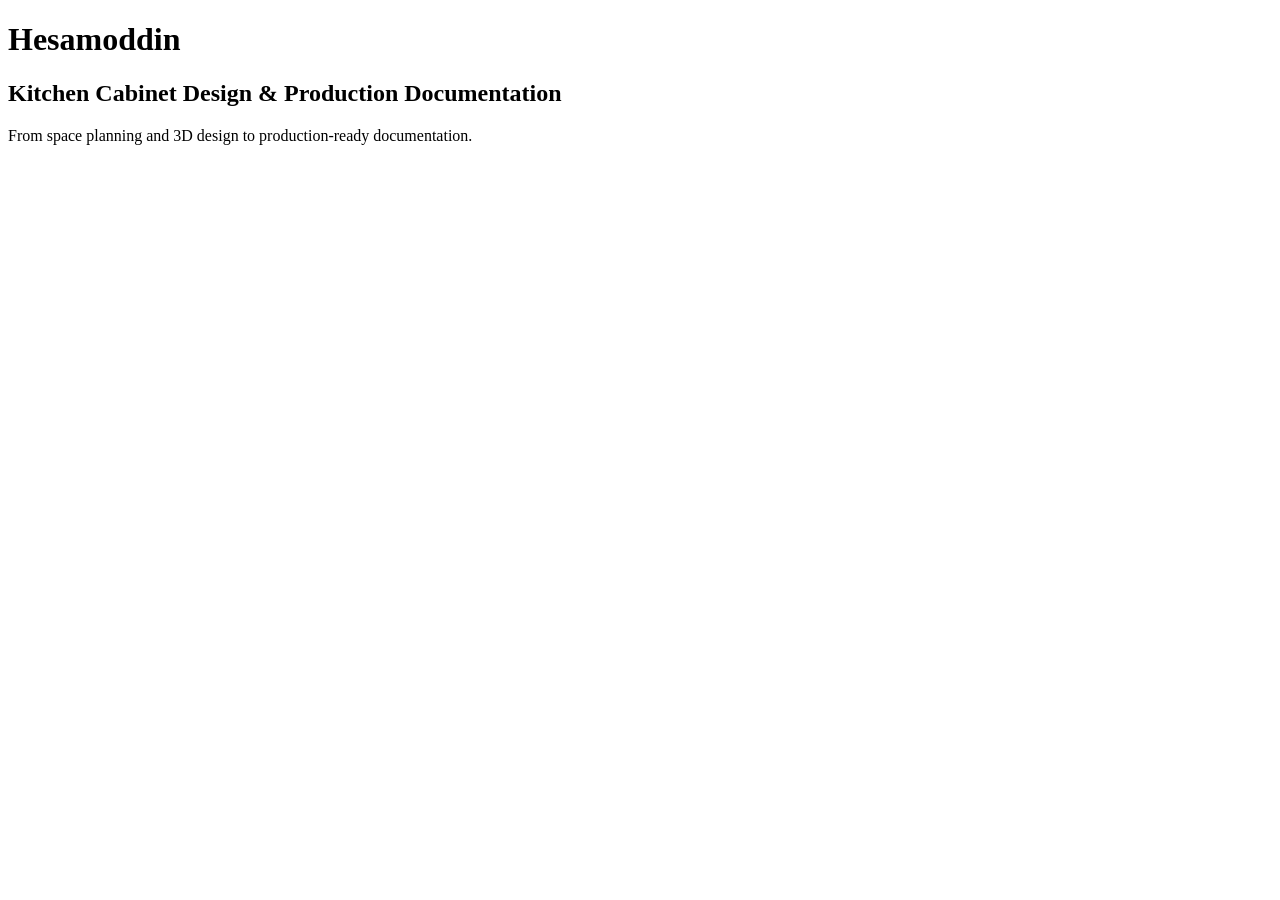
==== index.html @ d9843eb8 "Create index.html" ====
<!DOCTYPE html>
<html lang="en">

<head>
    <meta charset="UTF-8">

    <meta name="viewport"
          content="width=device-width, initial-scale=1.0">

    <title>Hesamoddin | Kitchen Cabinet Design & Production</title>

    <meta name="description"
          content="Kitchen cabinet design, technical documentation, production planning, cut lists and fabrication support.">

</head>

<body>

    <h1>Hesamoddin</h1>

    <h2>Kitchen Cabinet Design & Production Documentation</h2>

    <p>
        From space planning and 3D design
        to production-ready documentation.
    </p>

</body>

</html>
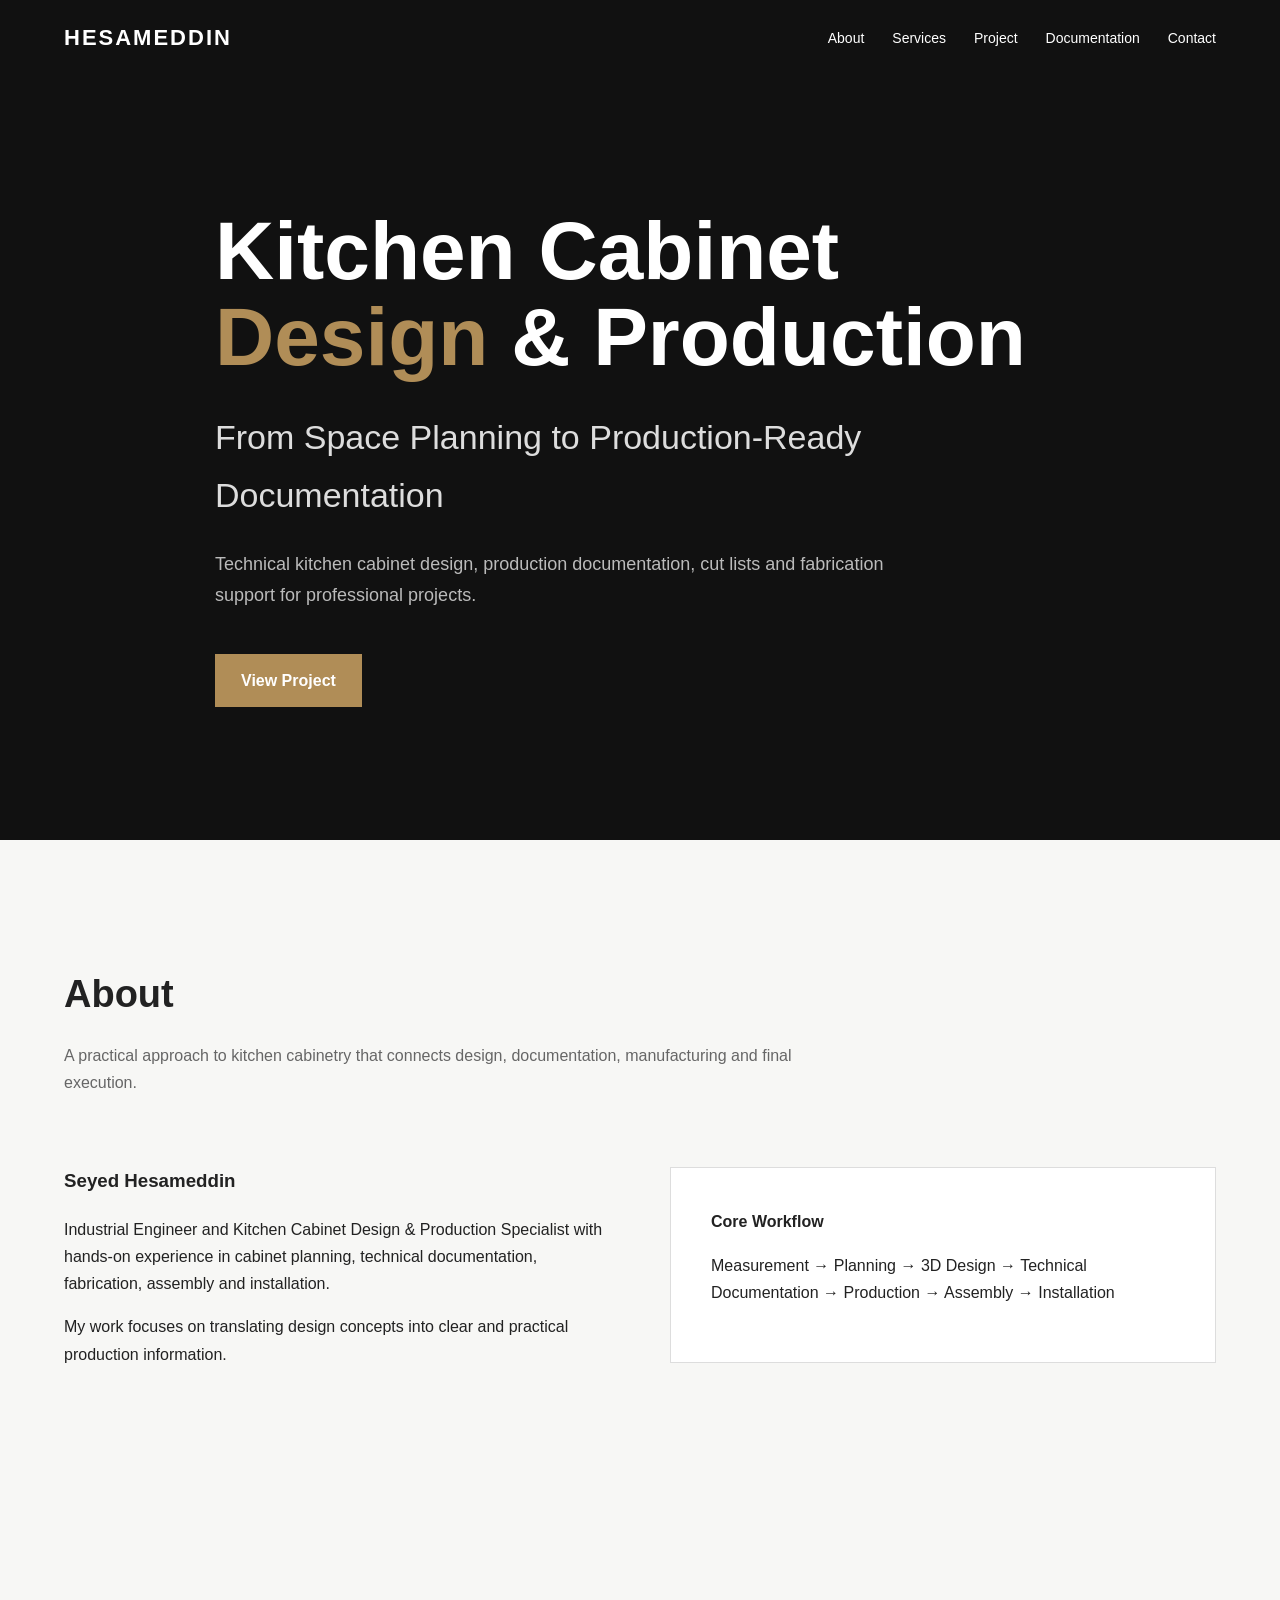
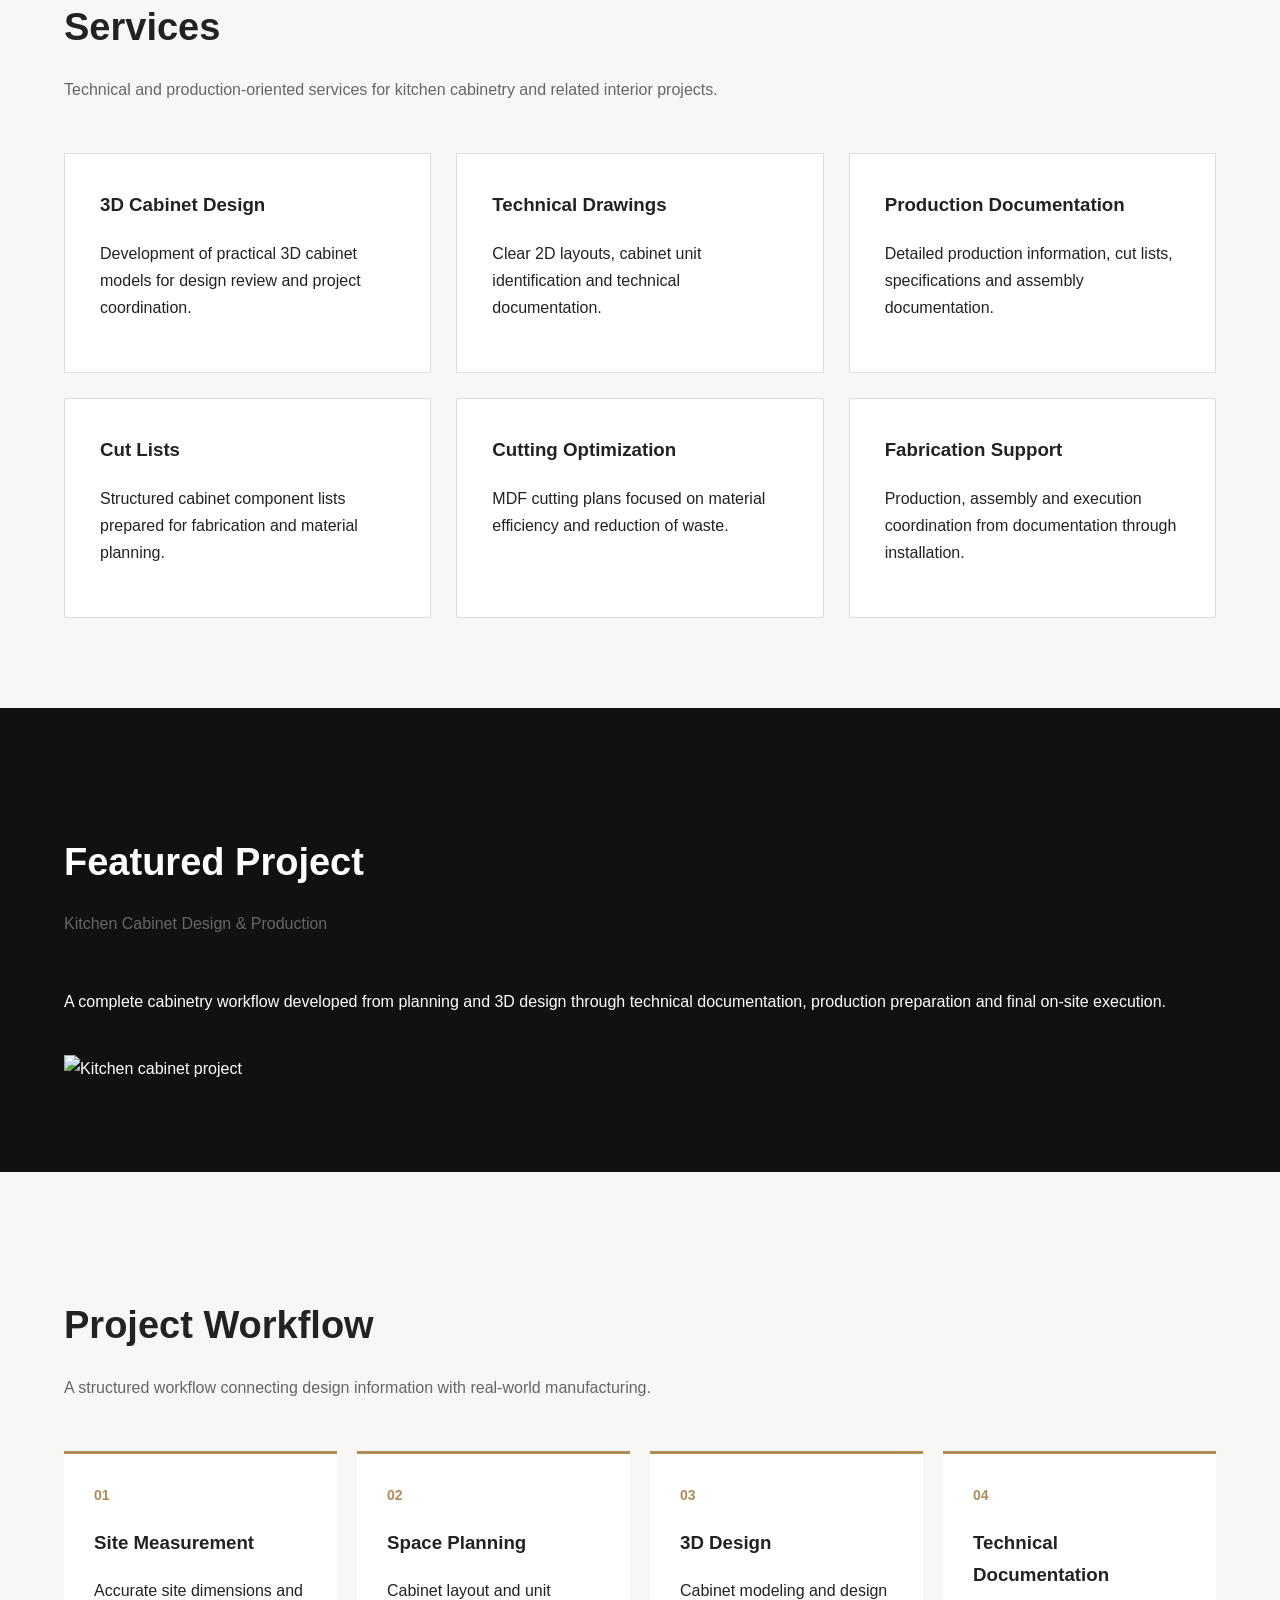
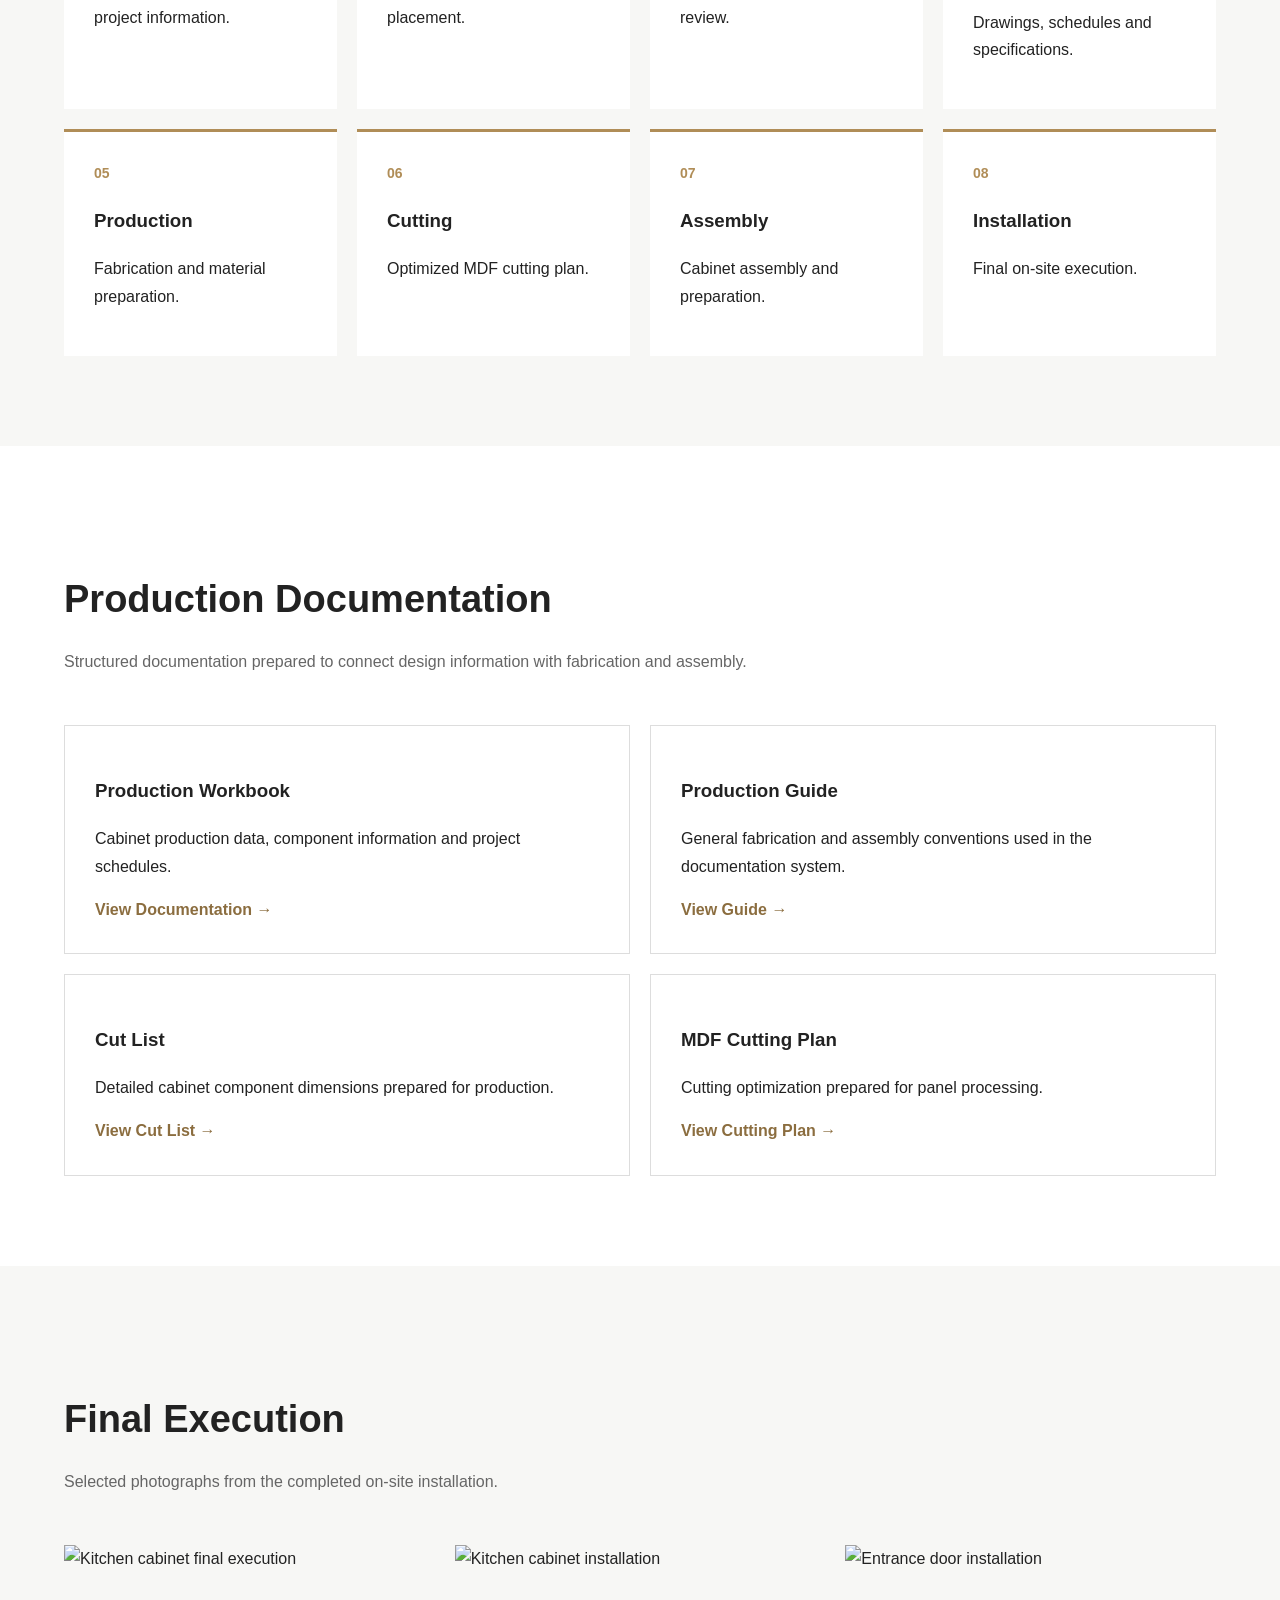
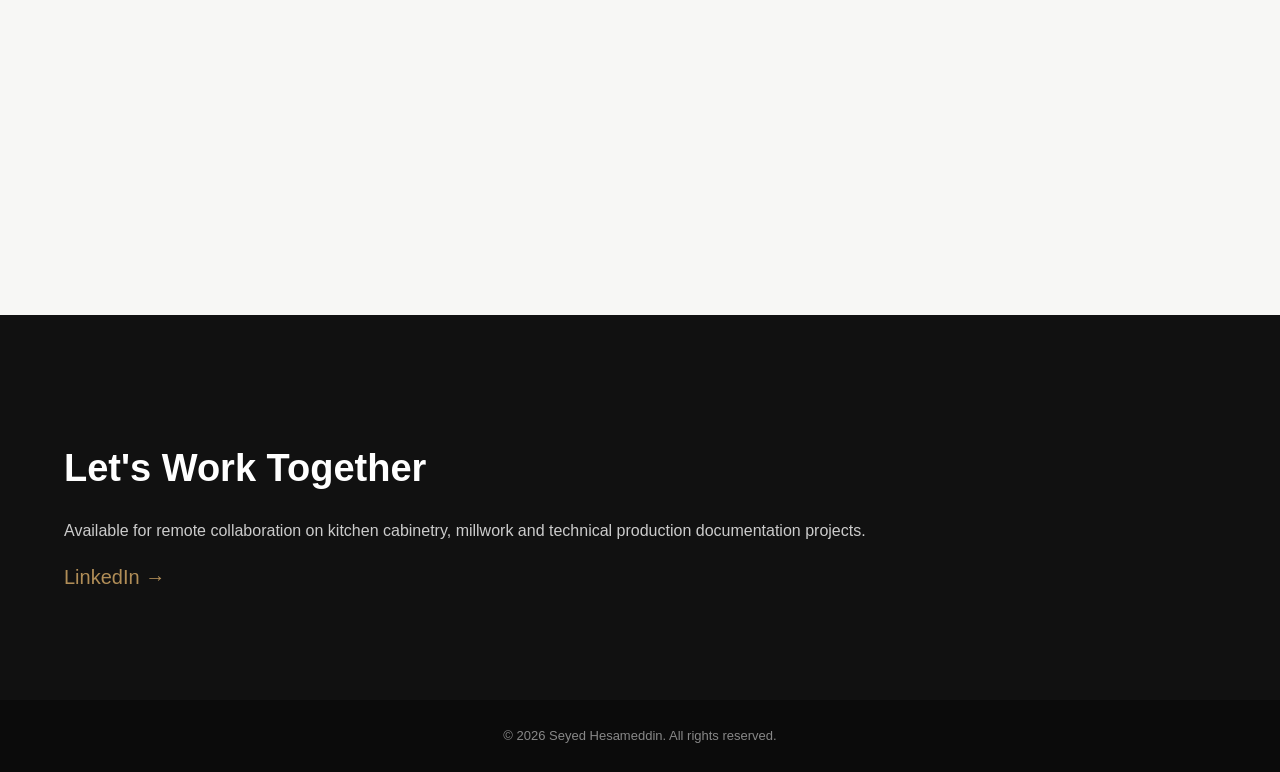
==== commit 0d2b7441: "Update index.html" ====
--- a/index.html
+++ b/index.html
@@ -2,28 +2,660 @@
 <html lang="en">
 
 <head>
+
     <meta charset="UTF-8">
 
     <meta name="viewport"
           content="width=device-width, initial-scale=1.0">
 
-    <title>Hesamoddin | Kitchen Cabinet Design & Production</title>
+    <title>
+        Seyed Hesameddin | Kitchen Cabinet Design & Production
+    </title>
 
     <meta name="description"
-          content="Kitchen cabinet design, technical documentation, production planning, cut lists and fabrication support.">
+          content="Kitchen cabinet design, technical documentation,
+          production planning, cut lists and fabrication support.">
+
+    <link rel="stylesheet" href="style.css">
 
 </head>
 
 <body>
 
-    <h1>Hesamoddin</h1>
-
-    <h2>Kitchen Cabinet Design & Production Documentation</h2>
-
-    <p>
-        From space planning and 3D design
-        to production-ready documentation.
-    </p>
+<!-- =========================
+     HEADER
+========================= -->
+
+<header>
+
+    <div class="container navbar">
+
+        <div class="logo">
+            HESAMEDDIN
+        </div>
+
+        <ul class="nav-links">
+
+            <li>
+                <a href="#about">About</a>
+            </li>
+
+            <li>
+                <a href="#services">Services</a>
+            </li>
+
+            <li>
+                <a href="#project">Project</a>
+            </li>
+
+            <li>
+                <a href="#documentation">
+                    Documentation
+                </a>
+            </li>
+
+            <li>
+                <a href="#contact">Contact</a>
+            </li>
+
+        </ul>
+
+    </div>
+
+</header>
+
+
+<!-- =========================
+     HERO
+========================= -->
+
+<section class="hero">
+
+    <div class="container hero-content">
+
+        <h1>
+            Kitchen Cabinet
+            <span class="accent">Design</span>
+            & Production
+        </h1>
+
+        <h2>
+            From Space Planning to
+            Production-Ready Documentation
+        </h2>
+
+        <p>
+            Technical kitchen cabinet design,
+            production documentation,
+            cut lists and fabrication support
+            for professional projects.
+        </p>
+
+        <a href="#project" class="button">
+            View Project
+        </a>
+
+    </div>
+
+</section>
+
+
+<!-- =========================
+     ABOUT
+========================= -->
+
+<section id="about">
+
+    <div class="container">
+
+        <h2 class="section-title">
+            About
+        </h2>
+
+        <p class="section-intro">
+            A practical approach to kitchen cabinetry
+            that connects design, documentation,
+            manufacturing and final execution.
+        </p>
+
+        <div class="about-grid">
+
+            <div>
+
+                <h3>
+                    Seyed Hesameddin
+                </h3>
+
+                <p>
+                    Industrial Engineer and Kitchen Cabinet
+                    Design & Production Specialist with
+                    hands-on experience in cabinet planning,
+                    technical documentation, fabrication,
+                    assembly and installation.
+                </p>
+
+                <p>
+                    My work focuses on translating design
+                    concepts into clear and practical
+                    production information.
+                </p>
+
+            </div>
+
+            <div class="about-box">
+
+                <strong>
+                    Core Workflow
+                </strong>
+
+                <p>
+                    Measurement → Planning → 3D Design
+                    → Technical Documentation →
+                    Production → Assembly → Installation
+                </p>
+
+            </div>
+
+        </div>
+
+    </div>
+
+</section>
+
+
+<!-- =========================
+     SERVICES
+========================= -->
+
+<section id="services">
+
+    <div class="container">
+
+        <h2 class="section-title">
+            Services
+        </h2>
+
+        <p class="section-intro">
+            Technical and production-oriented services
+            for kitchen cabinetry and related interior
+            projects.
+        </p>
+
+        <div class="services-grid">
+
+            <div class="service-card">
+
+                <h3>
+                    3D Cabinet Design
+                </h3>
+
+                <p>
+                    Development of practical 3D cabinet
+                    models for design review and project
+                    coordination.
+                </p>
+
+            </div>
+
+
+            <div class="service-card">
+
+                <h3>
+                    Technical Drawings
+                </h3>
+
+                <p>
+                    Clear 2D layouts, cabinet unit
+                    identification and technical
+                    documentation.
+                </p>
+
+            </div>
+
+
+            <div class="service-card">
+
+                <h3>
+                    Production Documentation
+                </h3>
+
+                <p>
+                    Detailed production information,
+                    cut lists, specifications and
+                    assembly documentation.
+                </p>
+
+            </div>
+
+
+            <div class="service-card">
+
+                <h3>
+                    Cut Lists
+                </h3>
+
+                <p>
+                    Structured cabinet component lists
+                    prepared for fabrication and material
+                    planning.
+                </p>
+
+            </div>
+
+
+            <div class="service-card">
+
+                <h3>
+                    Cutting Optimization
+                </h3>
+
+                <p>
+                    MDF cutting plans focused on material
+                    efficiency and reduction of waste.
+                </p>
+
+            </div>
+
+
+            <div class="service-card">
+
+                <h3>
+                    Fabrication Support
+                </h3>
+
+                <p>
+                    Production, assembly and execution
+                    coordination from documentation
+                    through installation.
+                </p>
+
+            </div>
+
+        </div>
+
+    </div>
+
+</section>
+
+
+<!-- =========================
+     FEATURED PROJECT
+========================= -->
+
+<section id="project" class="project-feature">
+
+    <div class="container">
+
+        <h2 class="section-title">
+            Featured Project
+        </h2>
+
+        <p class="section-intro">
+            Kitchen Cabinet Design & Production
+        </p>
+
+        <p>
+            A complete cabinetry workflow developed
+            from planning and 3D design through technical
+            documentation, production preparation and
+            final on-site execution.
+        </p>
+
+        <div class="project-image">
+
+            <img
+                src="images/project-cover.jpg"
+                alt="Kitchen cabinet project">
+
+        </div>
+
+    </div>
+
+</section>
+
+
+<!-- =========================
+     WORKFLOW
+========================= -->
+
+<section>
+
+    <div class="container">
+
+        <h2 class="section-title">
+            Project Workflow
+        </h2>
+
+        <p class="section-intro">
+            A structured workflow connecting design
+            information with real-world manufacturing.
+        </p>
+
+        <div class="workflow-grid">
+
+            <div class="workflow-step">
+
+                <div class="workflow-number">
+                    01
+                </div>
+
+                <h3>
+                    Site Measurement
+                </h3>
+
+                <p>
+                    Accurate site dimensions and
+                    project information.
+                </p>
+
+            </div>
+
+
+            <div class="workflow-step">
+
+                <div class="workflow-number">
+                    02
+                </div>
+
+                <h3>
+                    Space Planning
+                </h3>
+
+                <p>
+                    Cabinet layout and unit placement.
+                </p>
+
+            </div>
+
+
+            <div class="workflow-step">
+
+                <div class="workflow-number">
+                    03
+                </div>
+
+                <h3>
+                    3D Design
+                </h3>
+
+                <p>
+                    Cabinet modeling and design review.
+                </p>
+
+            </div>
+
+
+            <div class="workflow-step">
+
+                <div class="workflow-number">
+                    04
+                </div>
+
+                <h3>
+                    Technical Documentation
+                </h3>
+
+                <p>
+                    Drawings, schedules and specifications.
+                </p>
+
+            </div>
+
+
+            <div class="workflow-step">
+
+                <div class="workflow-number">
+                    05
+                </div>
+
+                <h3>
+                    Production
+                </h3>
+
+                <p>
+                    Fabrication and material preparation.
+                </p>
+
+            </div>
+
+
+            <div class="workflow-step">
+
+                <div class="workflow-number">
+                    06
+                </div>
+
+                <h3>
+                    Cutting
+                </h3>
+
+                <p>
+                    Optimized MDF cutting plan.
+                </p>
+
+            </div>
+
+
+            <div class="workflow-step">
+
+                <div class="workflow-number">
+                    07
+                </div>
+
+                <h3>
+                    Assembly
+                </h3>
+
+                <p>
+                    Cabinet assembly and preparation.
+                </p>
+
+            </div>
+
+
+            <div class="workflow-step">
+
+                <div class="workflow-number">
+                    08
+                </div>
+
+                <h3>
+                    Installation
+                </h3>
+
+                <p>
+                    Final on-site execution.
+                </p>
+
+            </div>
+
+        </div>
+
+    </div>
+
+</section>
+
+
+<!-- =========================
+     DOCUMENTATION
+========================= -->
+
+<section id="documentation" class="documentation">
+
+    <div class="container">
+
+        <h2 class="section-title">
+            Production Documentation
+        </h2>
+
+        <p class="section-intro">
+            Structured documentation prepared to connect
+            design information with fabrication and assembly.
+        </p>
+
+        <div class="document-list">
+
+            <div class="document-card">
+
+                <h3>
+                    Production Workbook
+                </h3>
+
+                <p>
+                    Cabinet production data, component
+                    information and project schedules.
+                </p>
+
+                <a href="documents/production-workbook.pdf">
+                    View Documentation →
+                </a>
+
+            </div>
+
+
+            <div class="document-card">
+
+                <h3>
+                    Production Guide
+                </h3>
+
+                <p>
+                    General fabrication and assembly
+                    conventions used in the documentation system.
+                </p>
+
+                <a href="documents/production-guide.pdf">
+                    View Guide →
+                </a>
+
+            </div>
+
+
+            <div class="document-card">
+
+                <h3>
+                    Cut List
+                </h3>
+
+                <p>
+                    Detailed cabinet component dimensions
+                    prepared for production.
+                </p>
+
+                <a href="documents/cut-list.pdf">
+                    View Cut List →
+                </a>
+
+            </div>
+
+
+            <div class="document-card">
+
+                <h3>
+                    MDF Cutting Plan
+                </h3>
+
+                <p>
+                    Cutting optimization prepared for
+                    panel processing.
+                </p>
+
+                <a href="documents/cutting-plan.pdf">
+                    View Cutting Plan →
+                </a>
+
+            </div>
+
+        </div>
+
+    </div>
+
+</section>
+
+
+<!-- =========================
+     EXECUTION
+========================= -->
+
+<section>
+
+    <div class="container">
+
+        <h2 class="section-title">
+            Final Execution
+        </h2>
+
+        <p class="section-intro">
+            Selected photographs from the completed
+            on-site installation.
+        </p>
+
+        <div class="execution-grid">
+
+            <img
+                src="images/execution-01.jpg"
+                alt="Kitchen cabinet final execution">
+
+            <img
+                src="images/execution-02.jpg"
+                alt="Kitchen cabinet installation">
+
+            <img
+                src="images/entrance-door.jpg"
+                alt="Entrance door installation">
+
+        </div>
+
+    </div>
+
+</section>
+
+
+<!-- =========================
+     CONTACT
+========================= -->
+
+<section id="contact" class="contact">
+
+    <div class="container">
+
+        <h2 class="section-title">
+            Let's Work Together
+        </h2>
+
+        <p>
+            Available for remote collaboration on
+            kitchen cabinetry, millwork and technical
+            production documentation projects.
+        </p>
+
+        <p>
+            <a
+                class="contact-link"
+                href="https://www.linkedin.com/"
+                target="_blank">
+
+                LinkedIn →
+
+            </a>
+        </p>
+
+    </div>
+
+</section>
+
+
+<!-- =========================
+     FOOTER
+========================= -->
+
+<footer>
+
+    © 2026 Seyed Hesameddin.
+    All rights reserved.
+
+</footer>
+
 
 </body>
 
--- a/style.css
+++ b/style.css
@@ -0,0 +1,356 @@
+/* =========================
+   GLOBAL SETTINGS
+========================= */
+
+* {
+    box-sizing: border-box;
+}
+
+html {
+    scroll-behavior: smooth;
+}
+
+body {
+    margin: 0;
+    font-family: Arial, sans-serif;
+    background: #f7f7f5;
+    color: #222222;
+    line-height: 1.7;
+}
+
+a {
+    color: inherit;
+    text-decoration: none;
+}
+
+img {
+    max-width: 100%;
+    display: block;
+}
+
+/* =========================
+   CONTAINER
+========================= */
+
+.container {
+    width: 90%;
+    max-width: 1200px;
+    margin: 0 auto;
+}
+
+/* =========================
+   HEADER
+========================= */
+
+header {
+    background: #111111;
+    color: white;
+    position: sticky;
+    top: 0;
+    z-index: 1000;
+}
+
+.navbar {
+    min-height: 75px;
+    display: flex;
+    align-items: center;
+    justify-content: space-between;
+}
+
+.logo {
+    font-size: 22px;
+    font-weight: 700;
+    letter-spacing: 2px;
+}
+
+.nav-links {
+    display: flex;
+    gap: 28px;
+    list-style: none;
+    margin: 0;
+    padding: 0;
+}
+
+.nav-links a {
+    font-size: 14px;
+    color: #ffffff;
+    transition: 0.3s;
+}
+
+.nav-links a:hover {
+    color: #b08d57;
+}
+
+/* =========================
+   HERO
+========================= */
+
+.hero {
+    min-height: 85vh;
+    display: flex;
+    align-items: center;
+    background: #111111;
+    color: white;
+}
+
+.hero-content {
+    max-width: 850px;
+}
+
+.hero h1 {
+    font-size: clamp(42px, 7vw, 82px);
+    line-height: 1.05;
+    margin: 0 0 25px;
+}
+
+.hero h2 {
+    font-size: clamp(20px, 3vw, 34px);
+    font-weight: 400;
+    margin-bottom: 25px;
+    color: #dddddd;
+}
+
+.hero p {
+    max-width: 700px;
+    font-size: 18px;
+    color: #bbbbbb;
+}
+
+.accent {
+    color: #b08d57;
+}
+
+.button {
+    display: inline-block;
+    margin-top: 25px;
+    padding: 13px 26px;
+    background: #b08d57;
+    color: white;
+    font-weight: 600;
+    transition: 0.3s;
+}
+
+.button:hover {
+    background: #967545;
+}
+
+/* =========================
+   SECTIONS
+========================= */
+
+section {
+    padding: 90px 0;
+}
+
+.section-title {
+    font-size: 38px;
+    margin-bottom: 15px;
+}
+
+.section-intro {
+    max-width: 750px;
+    color: #666666;
+    margin-bottom: 50px;
+}
+
+/* =========================
+   ABOUT
+========================= */
+
+.about-grid {
+    display: grid;
+    grid-template-columns: 1fr 1fr;
+    gap: 60px;
+    align-items: center;
+}
+
+.about-box {
+    background: white;
+    padding: 40px;
+    border: 1px solid #dddddd;
+}
+
+/* =========================
+   SERVICES
+========================= */
+
+.services-grid {
+    display: grid;
+    grid-template-columns: repeat(3, 1fr);
+    gap: 25px;
+}
+
+.service-card {
+    background: white;
+    padding: 35px;
+    border: 1px solid #dddddd;
+    transition: 0.3s;
+}
+
+.service-card:hover {
+    transform: translateY(-5px);
+    border-color: #b08d57;
+}
+
+.service-card h3 {
+    margin-top: 0;
+}
+
+/* =========================
+   PROJECT
+========================= */
+
+.project-feature {
+    background: #111111;
+    color: white;
+}
+
+.project-image {
+    margin-top: 40px;
+}
+
+.project-image img {
+    width: 100%;
+}
+
+/* =========================
+   WORKFLOW
+========================= */
+
+.workflow-grid {
+    display: grid;
+    grid-template-columns: repeat(4, 1fr);
+    gap: 20px;
+}
+
+.workflow-step {
+    background: white;
+    padding: 30px;
+    border-top: 3px solid #b08d57;
+}
+
+.workflow-number {
+    font-size: 14px;
+    color: #b08d57;
+    font-weight: bold;
+}
+
+/* =========================
+   DOCUMENTATION
+========================= */
+
+.documentation {
+    background: white;
+}
+
+.document-list {
+    display: grid;
+    grid-template-columns: repeat(2, 1fr);
+    gap: 20px;
+}
+
+.document-card {
+    border: 1px solid #dddddd;
+    padding: 30px;
+}
+
+.document-card a {
+    color: #8b6d3f;
+    font-weight: 600;
+}
+
+/* =========================
+   EXECUTION
+========================= */
+
+.execution-grid {
+    display: grid;
+    grid-template-columns: repeat(3, 1fr);
+    gap: 20px;
+}
+
+.execution-grid img {
+    width: 100%;
+    height: 280px;
+    object-fit: cover;
+}
+
+/* =========================
+   CONTACT
+========================= */
+
+.contact {
+    background: #111111;
+    color: white;
+}
+
+.contact p {
+    color: #cccccc;
+}
+
+.contact-link {
+    color: #b08d57;
+    font-size: 20px;
+}
+
+/* =========================
+   FOOTER
+========================= */
+
+footer {
+    background: #0b0b0b;
+    color: #888888;
+    text-align: center;
+    padding: 25px;
+    font-size: 13px;
+}
+
+/* =========================
+   MOBILE
+========================= */
+
+@media (max-width: 900px) {
+
+    .services-grid,
+    .workflow-grid {
+        grid-template-columns: 1fr 1fr;
+    }
+
+    .about-grid {
+        grid-template-columns: 1fr;
+    }
+
+    .execution-grid {
+        grid-template-columns: 1fr 1fr;
+    }
+}
+
+@media (max-width: 600px) {
+
+    .nav-links {
+        display: none;
+    }
+
+    section {
+        padding: 65px 0;
+    }
+
+    .services-grid,
+    .workflow-grid,
+    .document-list,
+    .execution-grid {
+        grid-template-columns: 1fr;
+    }
+
+    .hero {
+        min-height: 75vh;
+    }
+
+    .hero h1 {
+        font-size: 48px;
+    }
+
+    .hero p {
+        font-size: 16px;
+    }
+}
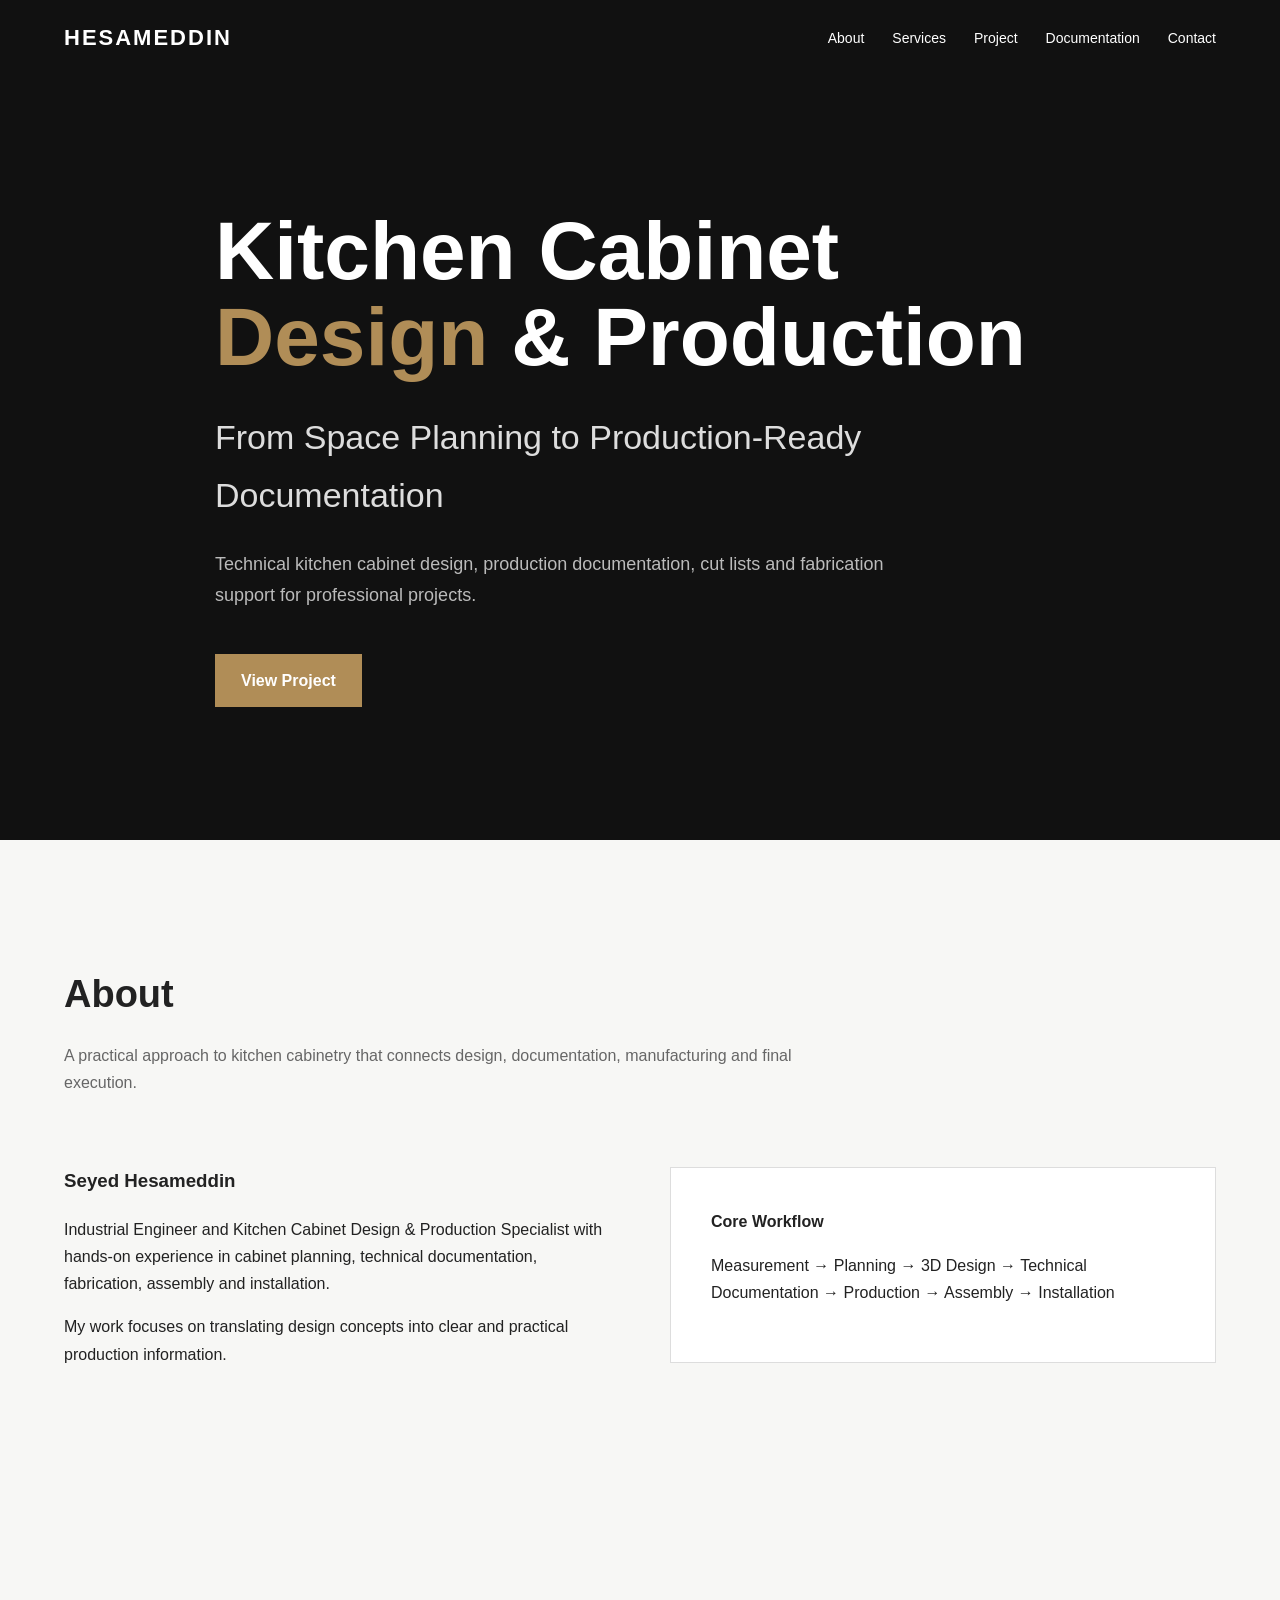
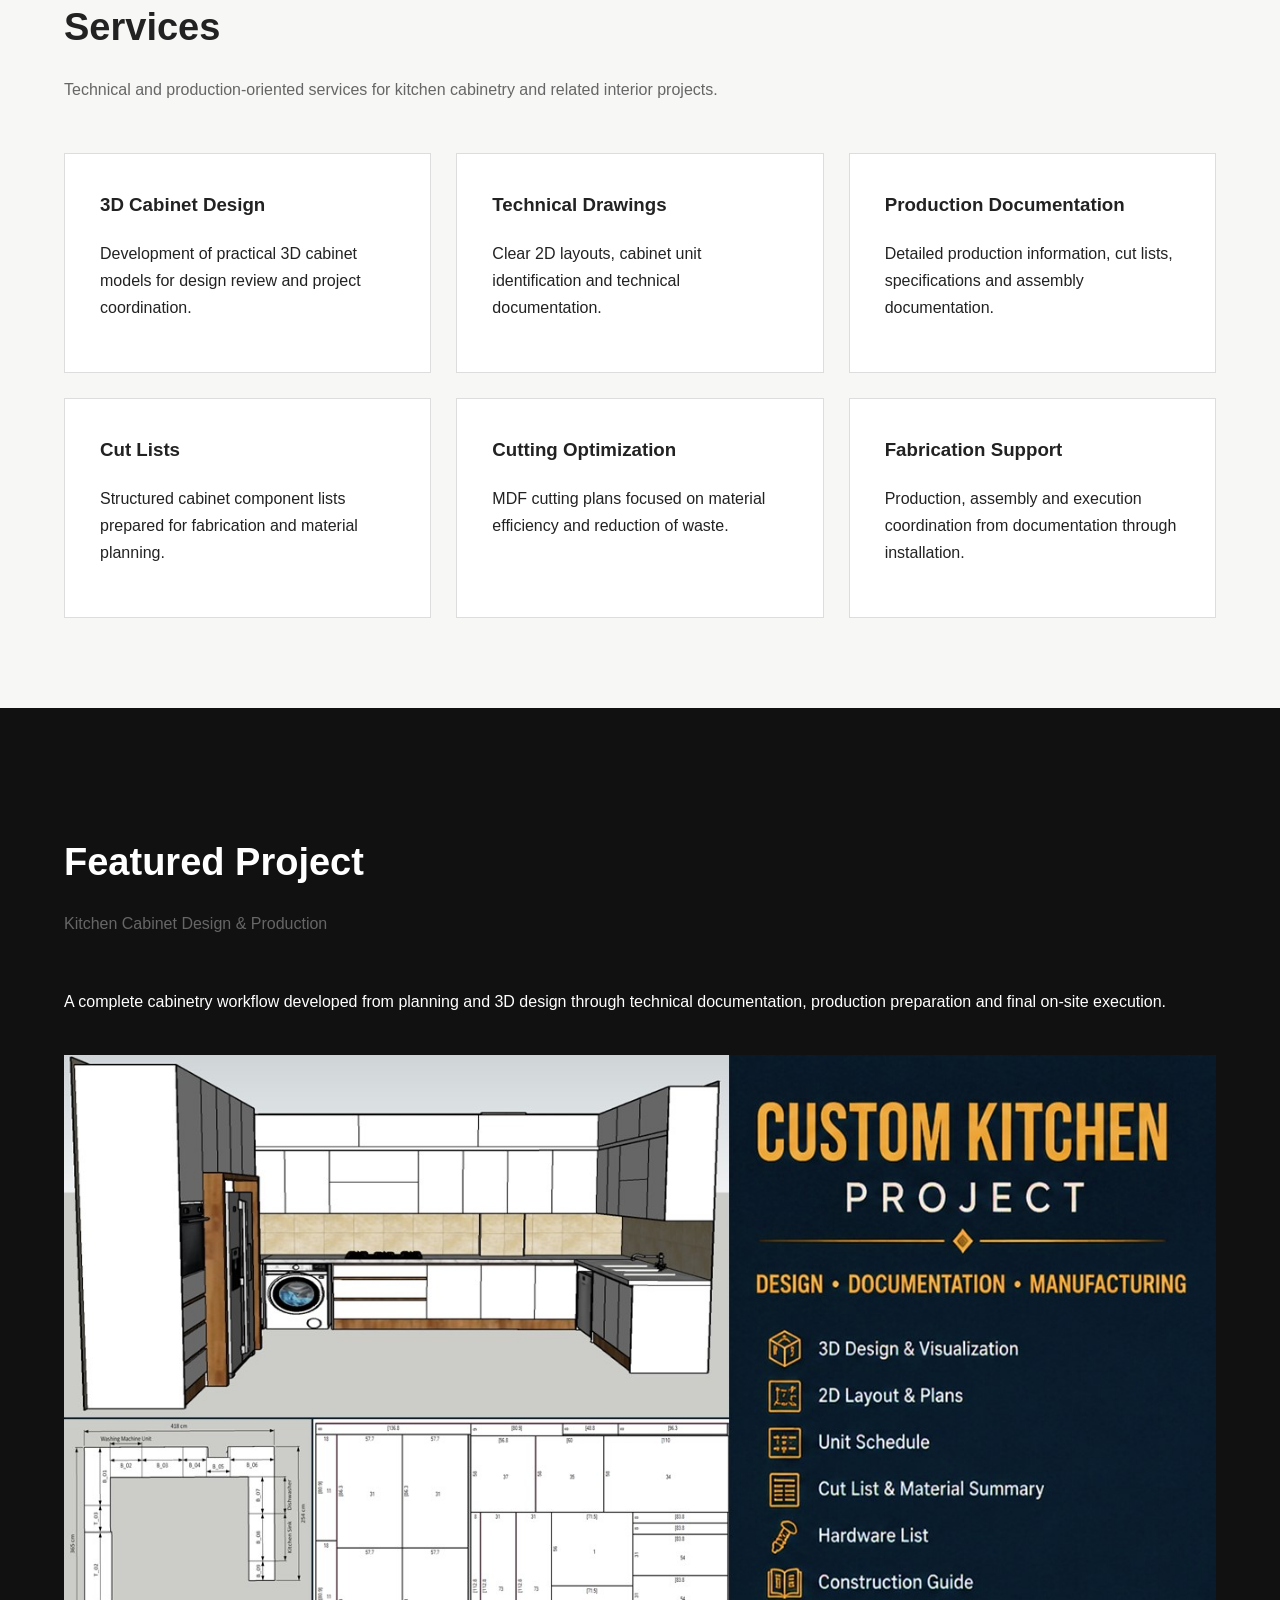
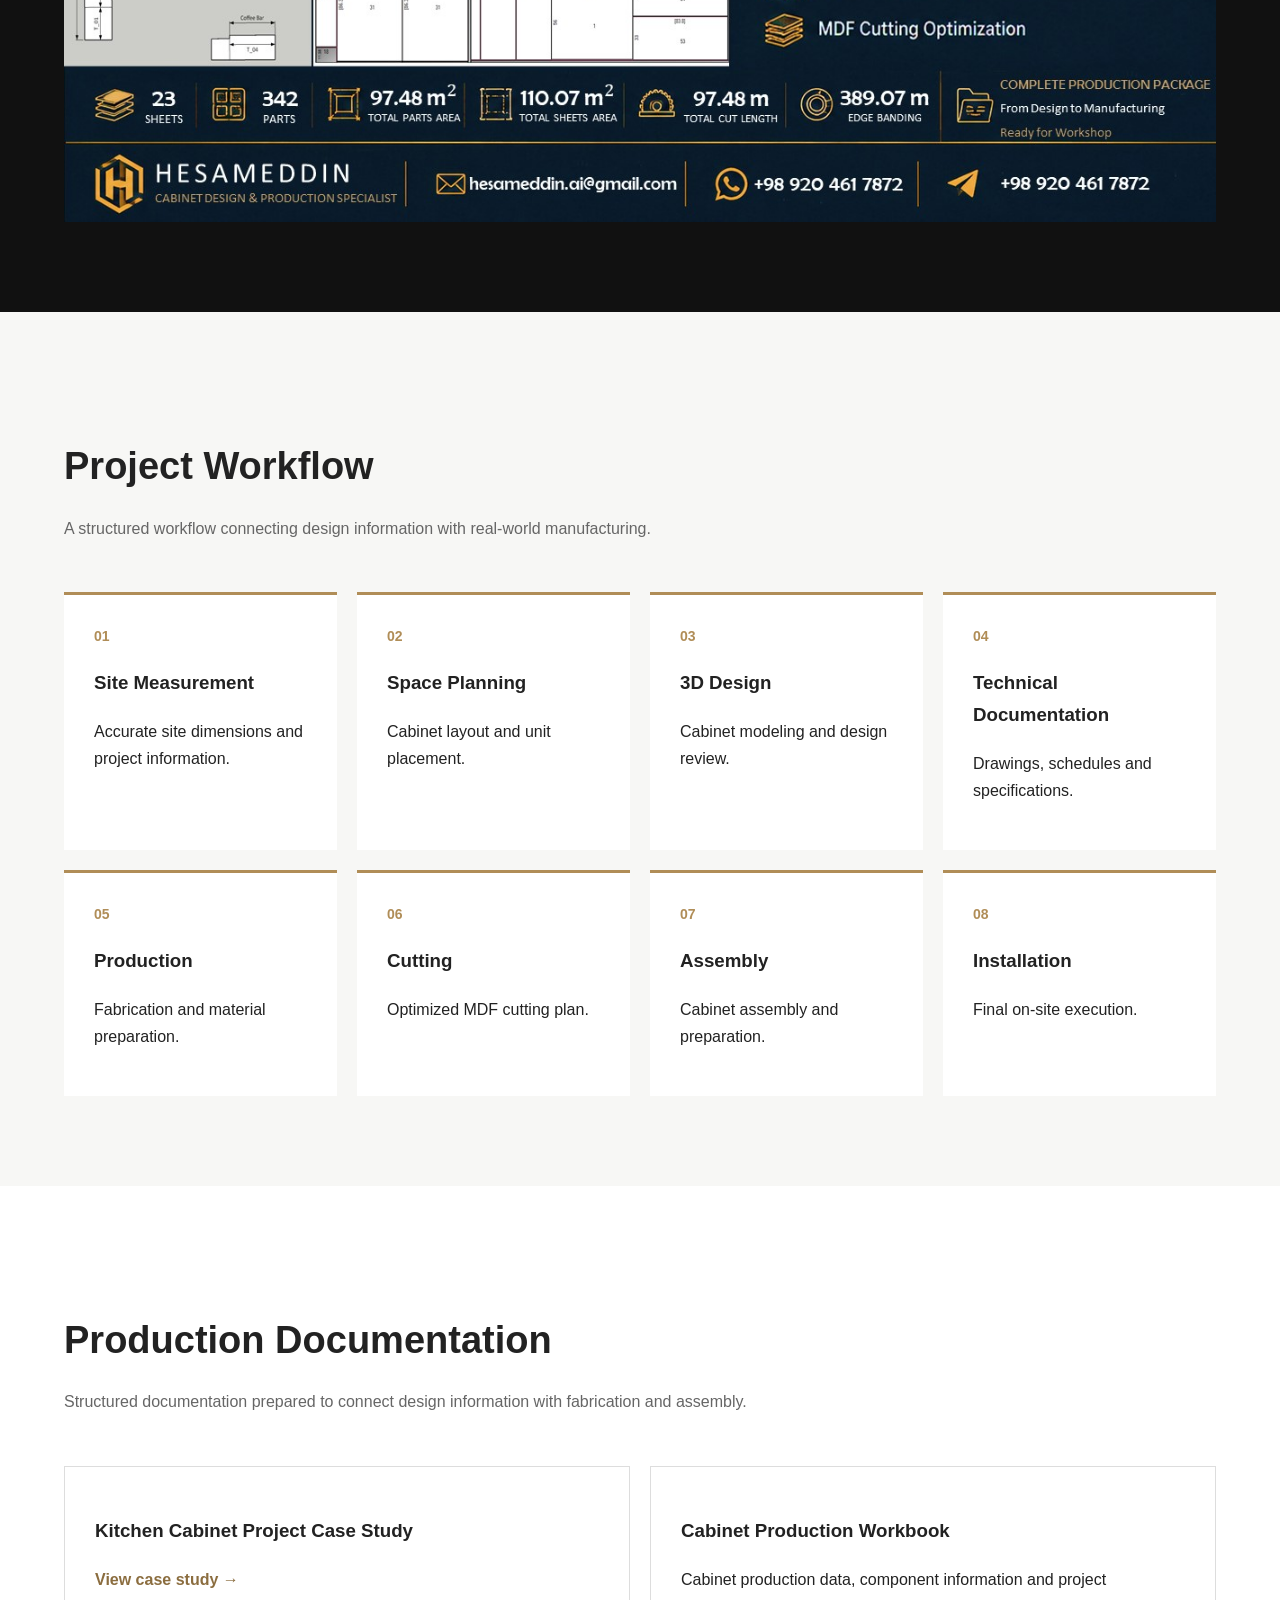
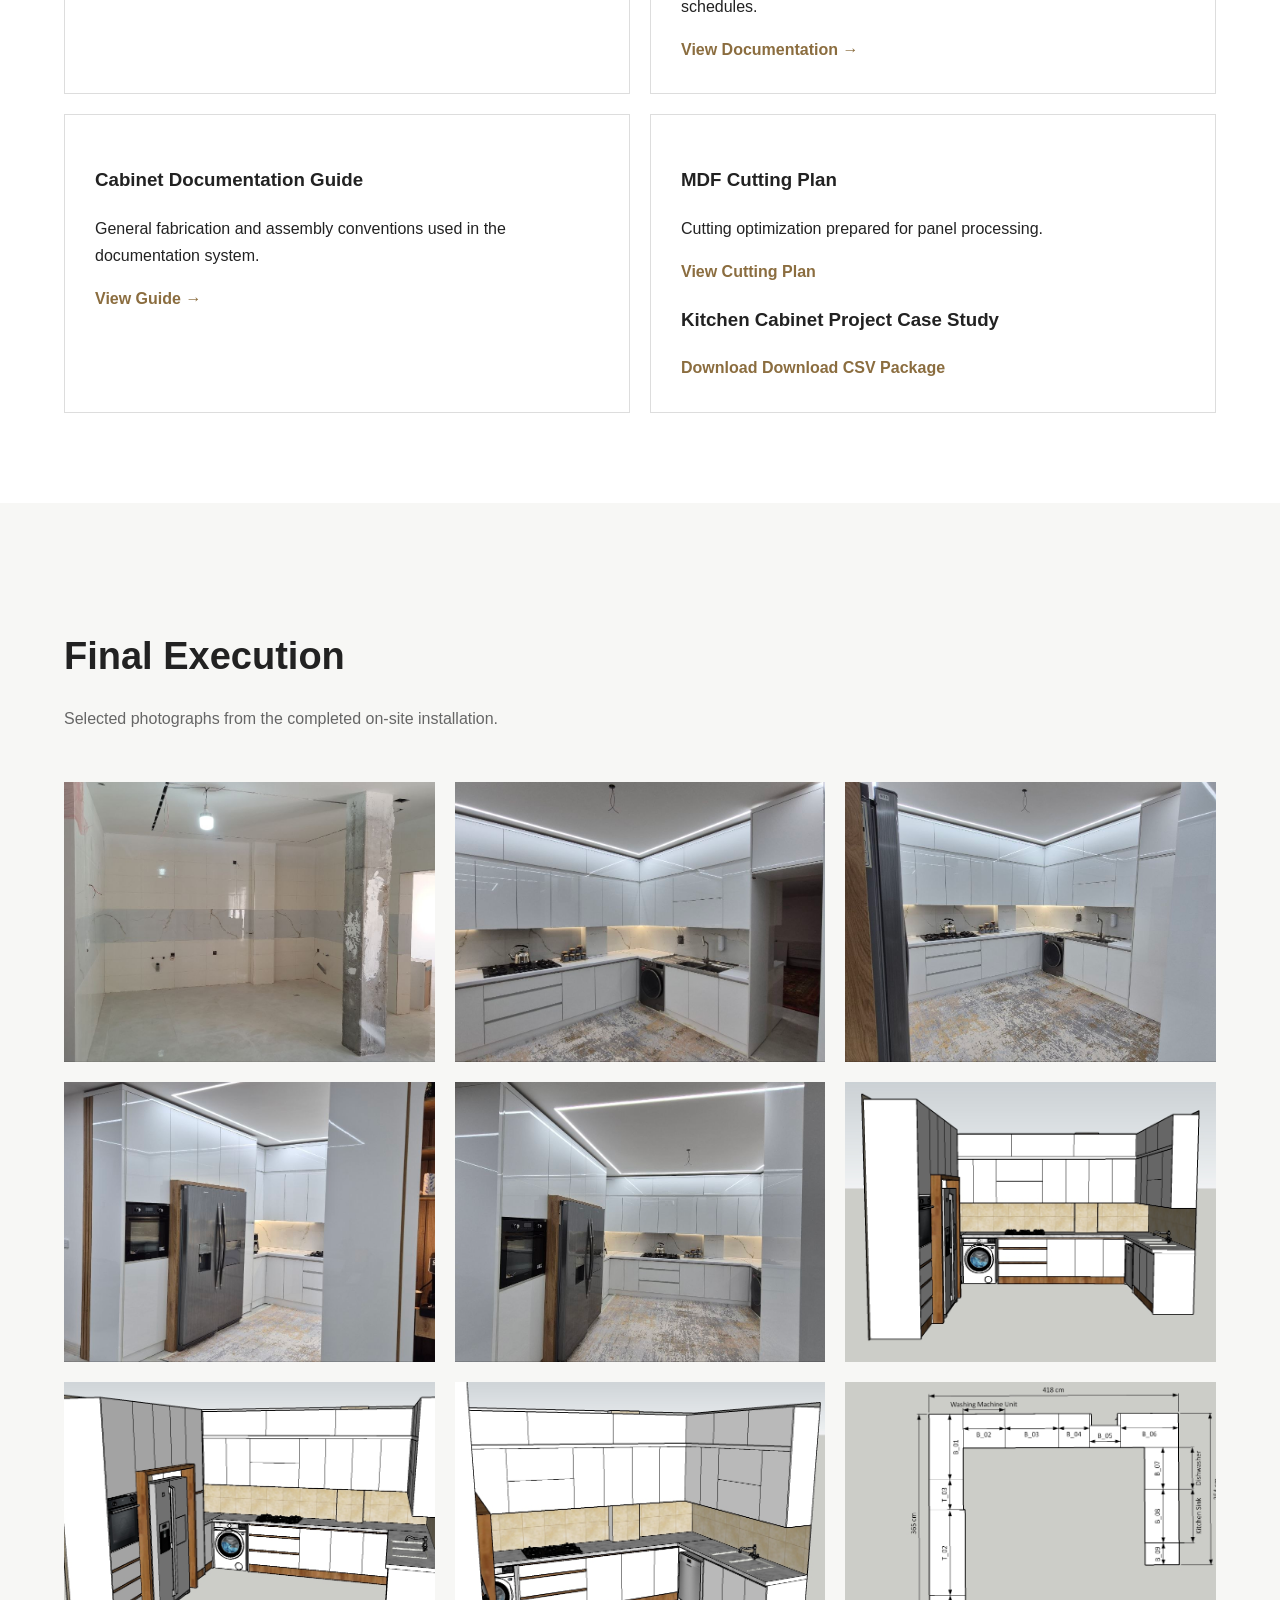
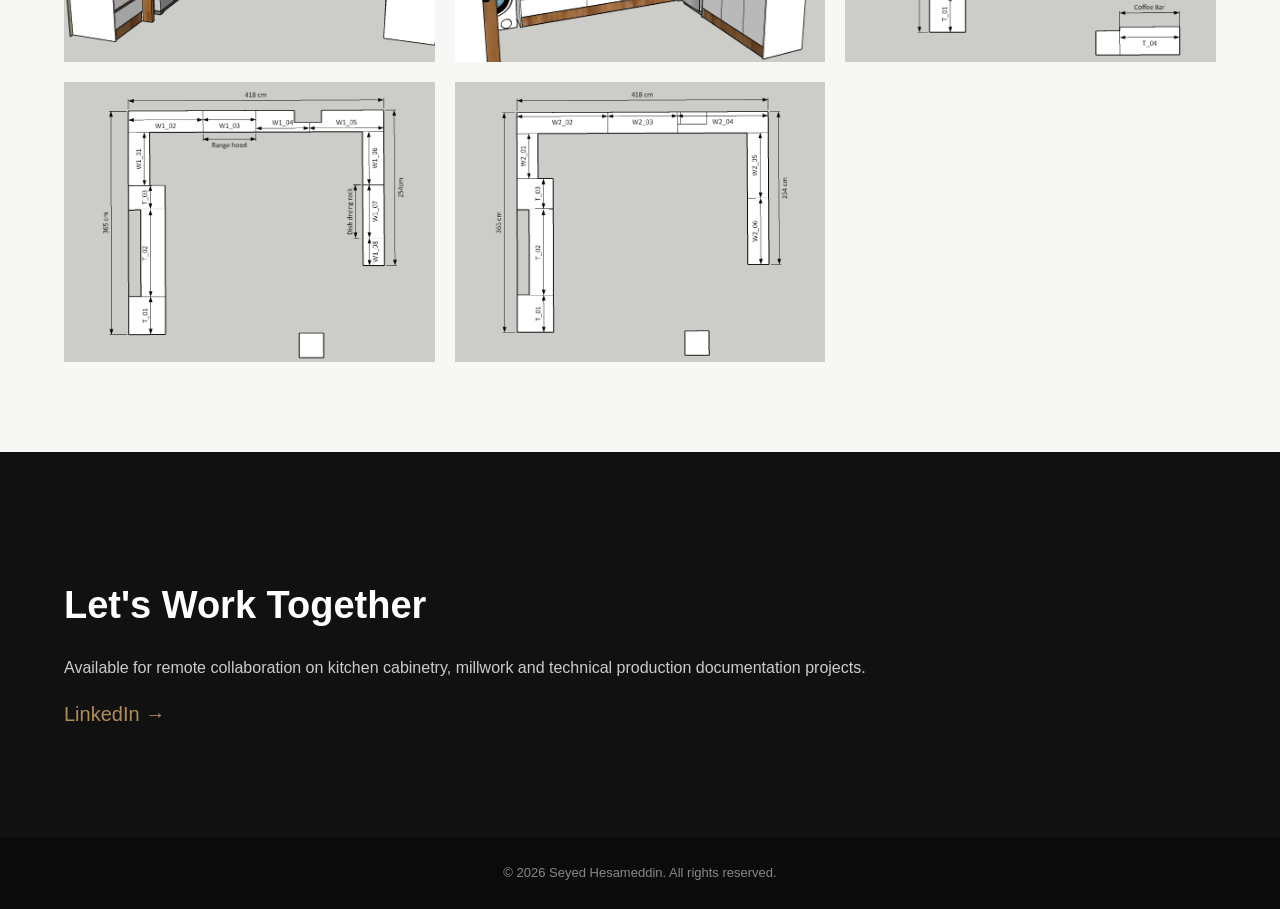
==== commit de408617: "Update index.html" ====
--- a/index.html
+++ b/index.html
@@ -497,8 +497,26 @@
 
             <div class="document-card">
 
-                <h3>
-                    Production Workbook
+		<h3>
+                    Kitchen Cabinet Project Case Study
+                </h3>
+
+                <p>
+                    
+
+                </p>
+
+                <a href="documents/Kitchen_Cabinet_Project_Case_Study.pdf" target="_blank">
+                    View case study →
+                </a>
+
+            </div>
+
+
+            <div class="document-card">                
+
+		<h3>
+                    Cabinet Production Workbook
                 </h3>
 
                 <p>
@@ -506,7 +524,7 @@
                     information and project schedules.
                 </p>
 
-                <a href="documents/production-workbook.pdf">
+                <a href="documents/01_Cabinet_Production_Workbook.pdf" target="_blank">
                     View Documentation →
                 </a>
 
@@ -514,9 +532,11 @@
 
 
             <div class="document-card">
-
-                <h3>
-                    Production Guide
+		
+
+
+                <h3>
+                    Cabinet Documentation Guide
                 </h3>
 
                 <p>
@@ -524,7 +544,7 @@
                     conventions used in the documentation system.
                 </p>
 
-                <a href="documents/production-guide.pdf">
+                <a href="documents/Cabinet_Documentation_Guide.pdf" target="_blank">
                     View Guide →
                 </a>
 
@@ -532,25 +552,7 @@
 
 
             <div class="document-card">
-
-                <h3>
-                    Cut List
-                </h3>
-
-                <p>
-                    Detailed cabinet component dimensions
-                    prepared for production.
-                </p>
-
-                <a href="documents/cut-list.pdf">
-                    View Cut List →
-                </a>
-
-            </div>
-
-
-            <div class="document-card">
-
+              
                 <h3>
                     MDF Cutting Plan
                 </h3>
@@ -560,10 +562,27 @@
                     panel processing.
                 </p>
 
-                <a href="documents/cutting-plan.pdf">
-                    View Cutting Plan →
-                </a>
-
+               <a href="documents/02_MDF_Cutting_Plan.pdf" target="_blank">
+  		  View Cutting Plan
+		</a>
+		
+
+		<h3>
+                    Kitchen Cabinet Project Case Study
+                </h3>
+
+                <p>
+                    
+
+                </p>
+
+               <a href="documents/03_Nanxing_Panel_Saw_Input_Files.rar" download>
+    		Download Download CSV Package
+		</a>
+
+		 </div>
+
+		 </div>
             </div>
 
         </div>
@@ -601,9 +620,49 @@
                 alt="Kitchen cabinet installation">
 
             <img
-                src="images/entrance-door.jpg"
-                alt="Entrance door installation">
-
+                src="images/execution-03.jpg"
+                alt="Kitchen cabinet installation">
+
+	    <img
+                src="images/execution-04.jpg"
+                alt="Kitchen cabinet installation">
+
+	    <img
+                src="images/execution-05.jpg"
+                alt="Kitchen cabinet installation">
+
+	    <img
+                src="images/project-3d-01.jpg"
+                alt="Kitchen cabinet 3d design">
+
+	    <img
+                src="images/project-3d-02.jpg"
+                alt="Kitchen cabinet 3d design">
+
+	    <img
+                src="images/project-3d-03.jpg"
+                alt="Kitchen cabinet 3d design">
+
+	    <img
+                src="images/technical-plan-01.jpg"
+                alt="Kitchen cabinet technical plan">
+
+	    <img
+                src="images/technical-plan-02.jpg"
+                alt="Kitchen cabinet technical plan">
+
+	    <img
+                src="images/technical-plan-03.jpg"
+                alt="Kitchen cabinet technical plan">
+	    
+        </div>
+        </div>
+        </div>
+        </div>
+        </div>
+        </div>
+        </div>
+        </div>
         </div>
 
     </div>
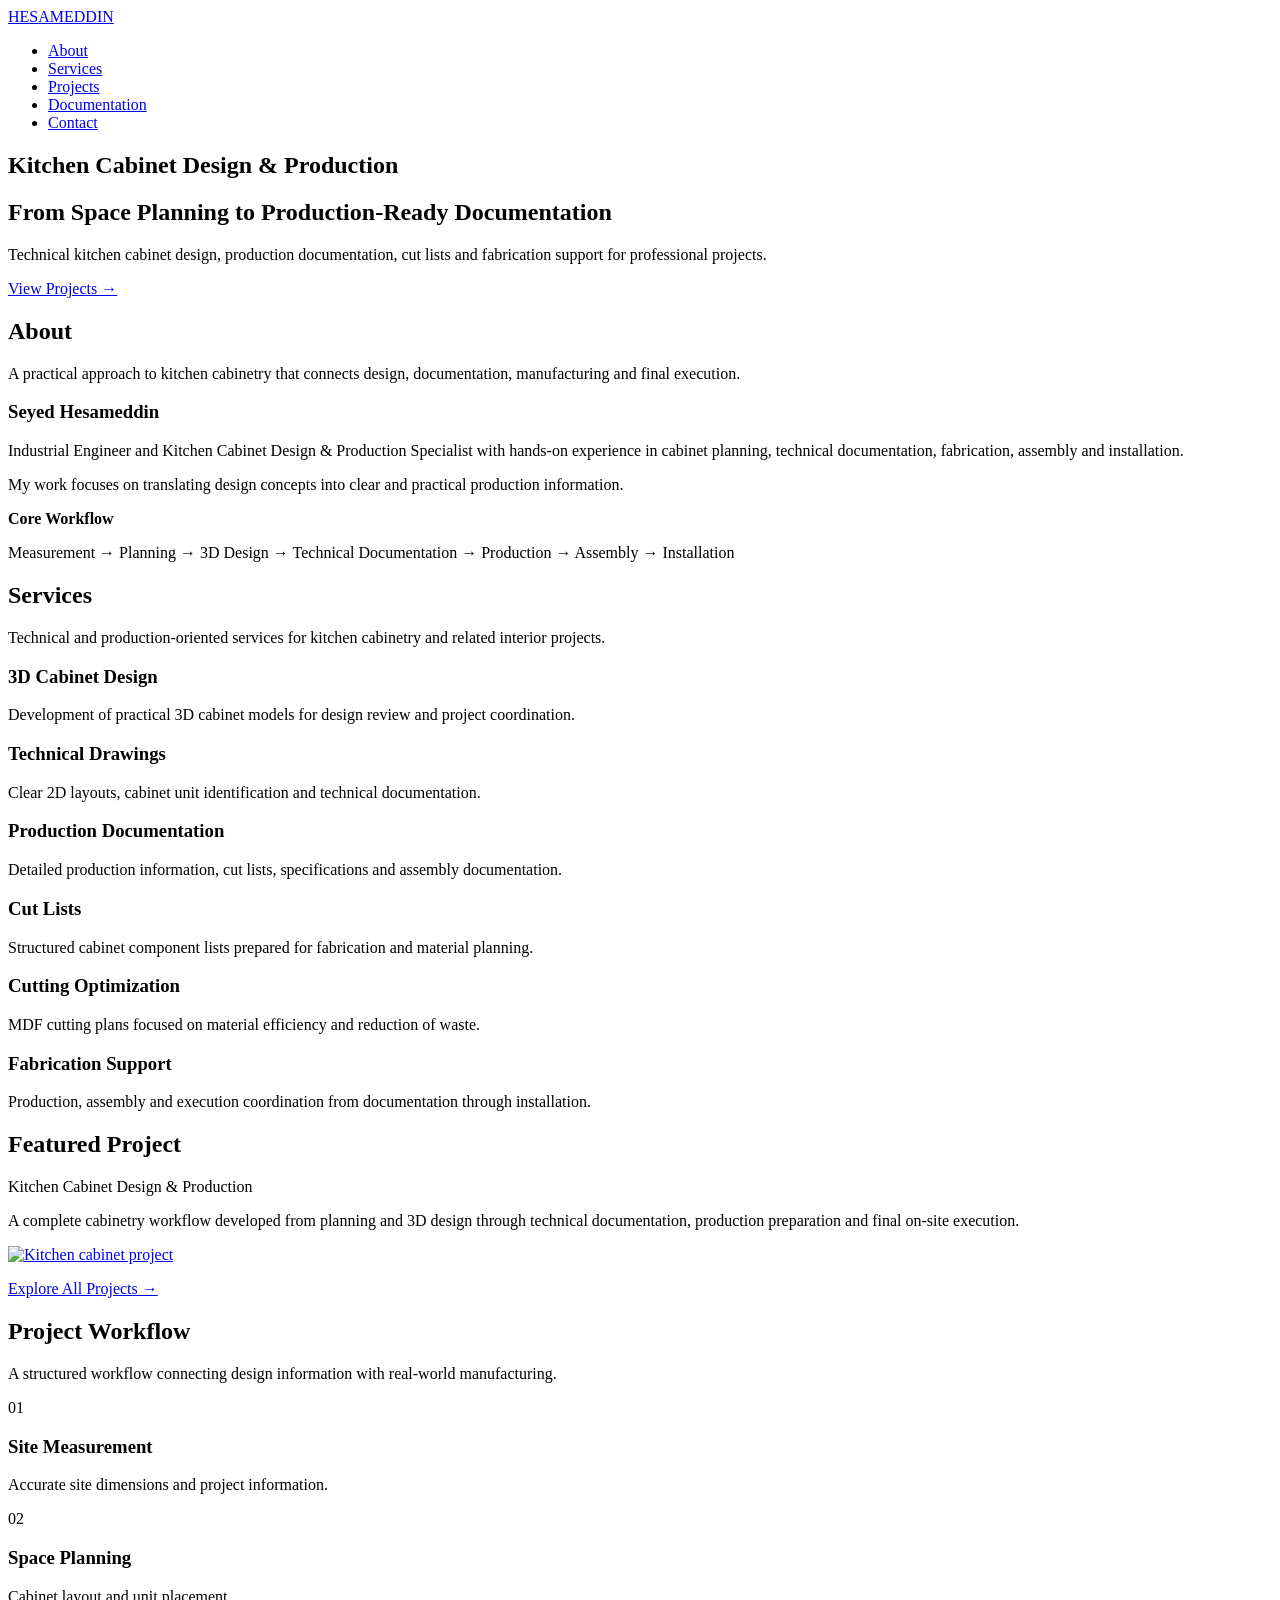
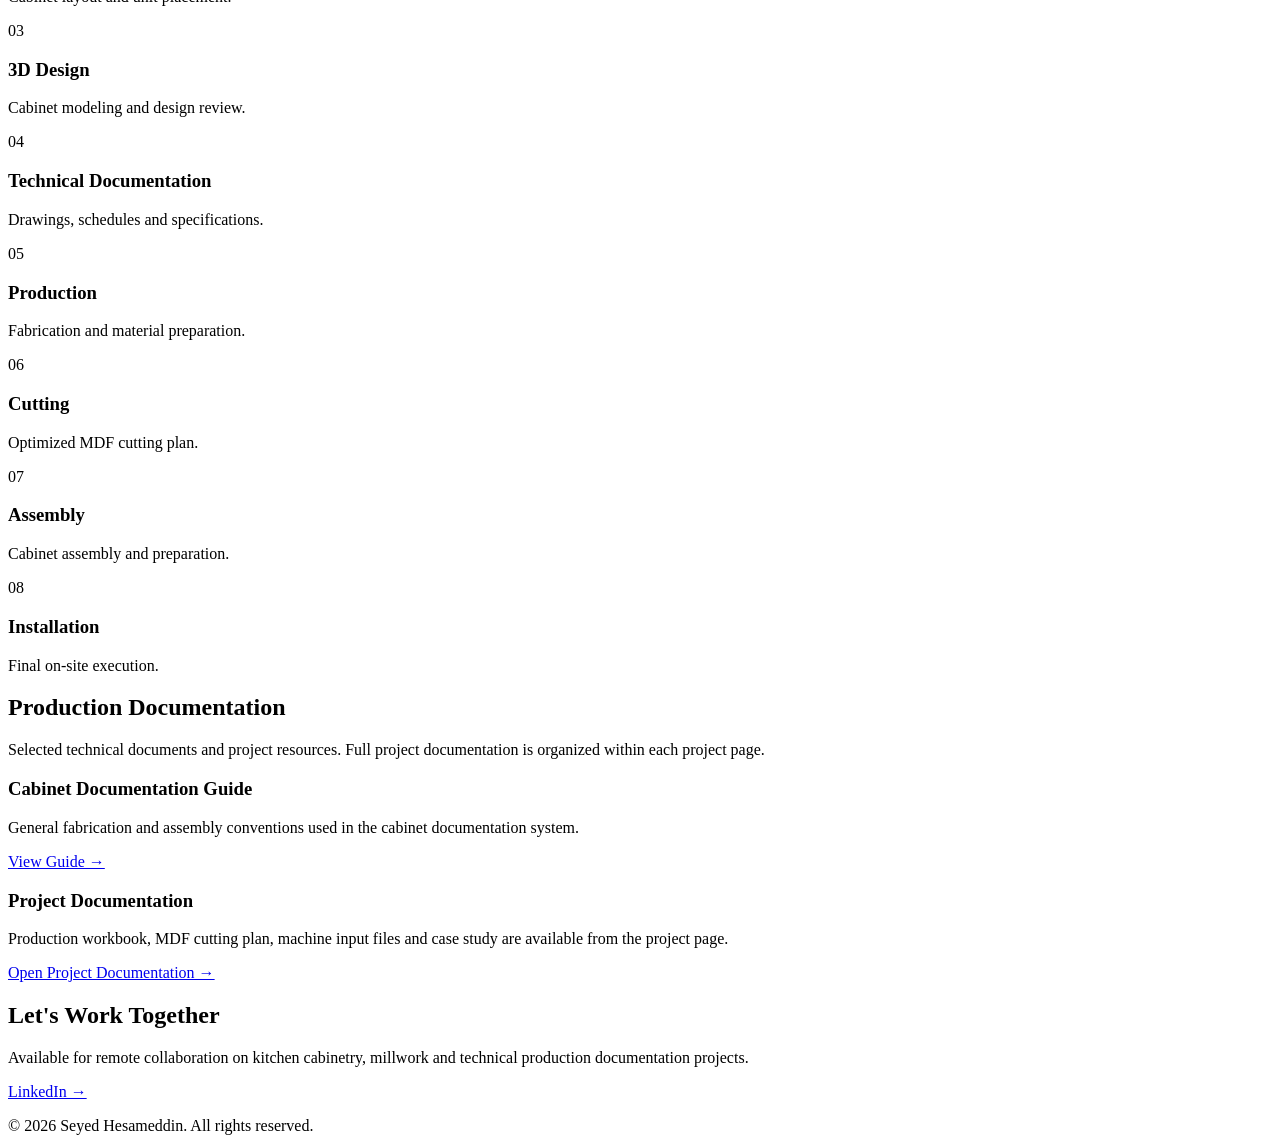
==== commit 883053c1: "Refactor portfolio into multi-project structure" ====
--- a/index.html
+++ b/index.html
@@ -2,22 +2,15 @@
 <html lang="en">
 
 <head>
-
     <meta charset="UTF-8">
-
-    <meta name="viewport"
-          content="width=device-width, initial-scale=1.0">
-
-    <title>
-        Seyed Hesameddin | Kitchen Cabinet Design & Production
-    </title>
+    <meta name="viewport" content="width=device-width, initial-scale=1.0">
+
+    <title>Seyed Hesameddin | Kitchen Cabinet Design & Production</title>
 
     <meta name="description"
-          content="Kitchen cabinet design, technical documentation,
-          production planning, cut lists and fabrication support.">
+          content="Kitchen cabinet design, technical documentation, production planning, cut lists and fabrication support.">
 
     <link rel="stylesheet" href="style.css">
-
 </head>
 
 <body>
@@ -25,50 +18,26 @@
 <!-- =========================
      HEADER
 ========================= -->
-
 <header>
-
     <div class="container navbar">
 
-        <div class="logo">
-            HESAMEDDIN
-        </div>
+        <a href="index.html" class="logo">HESAMEDDIN</a>
 
         <ul class="nav-links">
-
-            <li>
-                <a href="#about">About</a>
-            </li>
-
-            <li>
-                <a href="#services">Services</a>
-            </li>
-
-            <li>
-                <a href="#project">Project</a>
-            </li>
-
-            <li>
-                <a href="#documentation">
-                    Documentation
-                </a>
-            </li>
-
-            <li>
-                <a href="#contact">Contact</a>
-            </li>
-
+            <li><a href="#about">About</a></li>
+            <li><a href="#services">Services</a></li>
+            <li><a href="projects.html">Projects</a></li>
+            <li><a href="#documentation">Documentation</a></li>
+            <li><a href="#contact">Contact</a></li>
         </ul>
 
     </div>
-
 </header>
 
 
 <!-- =========================
      HERO
 ========================= -->
-
 <section class="hero">
 
     <div class="container hero-content">
@@ -91,8 +60,8 @@
             for professional projects.
         </p>
 
-        <a href="#project" class="button">
-            View Project
+        <a href="projects.html" class="button">
+            View Projects →
         </a>
 
     </div>
@@ -103,14 +72,11 @@
 <!-- =========================
      ABOUT
 ========================= -->
-
 <section id="about">
 
     <div class="container">
 
-        <h2 class="section-title">
-            About
-        </h2>
+        <h2 class="section-title">About</h2>
 
         <p class="section-intro">
             A practical approach to kitchen cabinetry
@@ -122,9 +88,7 @@
 
             <div>
 
-                <h3>
-                    Seyed Hesameddin
-                </h3>
+                <h3>Seyed Hesameddin</h3>
 
                 <p>
                     Industrial Engineer and Kitchen Cabinet
@@ -144,9 +108,7 @@
 
             <div class="about-box">
 
-                <strong>
-                    Core Workflow
-                </strong>
+                <strong>Core Workflow</strong>
 
                 <p>
                     Measurement → Planning → 3D Design
@@ -166,14 +128,11 @@
 <!-- =========================
      SERVICES
 ========================= -->
-
 <section id="services">
 
     <div class="container">
 
-        <h2 class="section-title">
-            Services
-        </h2>
+        <h2 class="section-title">Services</h2>
 
         <p class="section-intro">
             Technical and production-oriented services
@@ -184,91 +143,56 @@
         <div class="services-grid">
 
             <div class="service-card">
-
-                <h3>
-                    3D Cabinet Design
-                </h3>
-
+                <h3>3D Cabinet Design</h3>
                 <p>
                     Development of practical 3D cabinet
                     models for design review and project
                     coordination.
                 </p>
-
-            </div>
-
-
-            <div class="service-card">
-
-                <h3>
-                    Technical Drawings
-                </h3>
-
+            </div>
+
+            <div class="service-card">
+                <h3>Technical Drawings</h3>
                 <p>
                     Clear 2D layouts, cabinet unit
                     identification and technical
                     documentation.
                 </p>
-
-            </div>
-
-
-            <div class="service-card">
-
-                <h3>
-                    Production Documentation
-                </h3>
-
+            </div>
+
+            <div class="service-card">
+                <h3>Production Documentation</h3>
                 <p>
                     Detailed production information,
                     cut lists, specifications and
                     assembly documentation.
                 </p>
-
-            </div>
-
-
-            <div class="service-card">
-
-                <h3>
-                    Cut Lists
-                </h3>
-
+            </div>
+
+            <div class="service-card">
+                <h3>Cut Lists</h3>
                 <p>
                     Structured cabinet component lists
                     prepared for fabrication and material
                     planning.
                 </p>
-
-            </div>
-
-
-            <div class="service-card">
-
-                <h3>
-                    Cutting Optimization
-                </h3>
-
+            </div>
+
+            <div class="service-card">
+                <h3>Cutting Optimization</h3>
                 <p>
                     MDF cutting plans focused on material
                     efficiency and reduction of waste.
                 </p>
-
-            </div>
-
-
-            <div class="service-card">
-
-                <h3>
-                    Fabrication Support
-                </h3>
-
+            </div>
+
+            <div class="service-card">
+                <h3>Fabrication Support</h3>
                 <p>
                     Production, assembly and execution
                     coordination from documentation
                     through installation.
                 </p>
-
             </div>
 
         </div>
@@ -281,14 +205,11 @@
 <!-- =========================
      FEATURED PROJECT
 ========================= -->
-
 <section id="project" class="project-feature">
 
     <div class="container">
 
-        <h2 class="section-title">
-            Featured Project
-        </h2>
+        <h2 class="section-title">Featured Project</h2>
 
         <p class="section-intro">
             Kitchen Cabinet Design & Production
@@ -303,12 +224,22 @@
 
         <div class="project-image">
 
-            <img
-                src="images/project-cover.jpg"
-                alt="Kitchen cabinet project">
+            <a href="project.html?id=project-01-kitchen-cabinet">
+
+                <img
+                    src="projects/project-01-kitchen-cabinet/images/cover.jpg"
+                    alt="Kitchen cabinet project">
+
+            </a>
 
         </div>
 
+        <p>
+            <a href="projects.html" class="button">
+                Explore All Projects →
+            </a>
+        </p>
+
     </div>
 
 </section>
@@ -317,14 +248,11 @@
 <!-- =========================
      WORKFLOW
 ========================= -->
-
 <section>
 
     <div class="container">
 
-        <h2 class="section-title">
-            Project Workflow
-        </h2>
+        <h2 class="section-title">Project Workflow</h2>
 
         <p class="section-intro">
             A structured workflow connecting design
@@ -334,139 +262,51 @@
         <div class="workflow-grid">
 
             <div class="workflow-step">
-
-                <div class="workflow-number">
-                    01
-                </div>
-
-                <h3>
-                    Site Measurement
-                </h3>
-
-                <p>
-                    Accurate site dimensions and
-                    project information.
-                </p>
-
-            </div>
-
-
-            <div class="workflow-step">
-
-                <div class="workflow-number">
-                    02
-                </div>
-
-                <h3>
-                    Space Planning
-                </h3>
-
-                <p>
-                    Cabinet layout and unit placement.
-                </p>
-
-            </div>
-
-
-            <div class="workflow-step">
-
-                <div class="workflow-number">
-                    03
-                </div>
-
-                <h3>
-                    3D Design
-                </h3>
-
-                <p>
-                    Cabinet modeling and design review.
-                </p>
-
-            </div>
-
-
-            <div class="workflow-step">
-
-                <div class="workflow-number">
-                    04
-                </div>
-
-                <h3>
-                    Technical Documentation
-                </h3>
-
-                <p>
-                    Drawings, schedules and specifications.
-                </p>
-
-            </div>
-
-
-            <div class="workflow-step">
-
-                <div class="workflow-number">
-                    05
-                </div>
-
-                <h3>
-                    Production
-                </h3>
-
-                <p>
-                    Fabrication and material preparation.
-                </p>
-
-            </div>
-
-
-            <div class="workflow-step">
-
-                <div class="workflow-number">
-                    06
-                </div>
-
-                <h3>
-                    Cutting
-                </h3>
-
-                <p>
-                    Optimized MDF cutting plan.
-                </p>
-
-            </div>
-
-
-            <div class="workflow-step">
-
-                <div class="workflow-number">
-                    07
-                </div>
-
-                <h3>
-                    Assembly
-                </h3>
-
-                <p>
-                    Cabinet assembly and preparation.
-                </p>
-
-            </div>
-
-
-            <div class="workflow-step">
-
-                <div class="workflow-number">
-                    08
-                </div>
-
-                <h3>
-                    Installation
-                </h3>
-
-                <p>
-                    Final on-site execution.
-                </p>
-
+                <div class="workflow-number">01</div>
+                <h3>Site Measurement</h3>
+                <p>Accurate site dimensions and project information.</p>
+            </div>
+
+            <div class="workflow-step">
+                <div class="workflow-number">02</div>
+                <h3>Space Planning</h3>
+                <p>Cabinet layout and unit placement.</p>
+            </div>
+
+            <div class="workflow-step">
+                <div class="workflow-number">03</div>
+                <h3>3D Design</h3>
+                <p>Cabinet modeling and design review.</p>
+            </div>
+
+            <div class="workflow-step">
+                <div class="workflow-number">04</div>
+                <h3>Technical Documentation</h3>
+                <p>Drawings, schedules and specifications.</p>
+            </div>
+
+            <div class="workflow-step">
+                <div class="workflow-number">05</div>
+                <h3>Production</h3>
+                <p>Fabrication and material preparation.</p>
+            </div>
+
+            <div class="workflow-step">
+                <div class="workflow-number">06</div>
+                <h3>Cutting</h3>
+                <p>Optimized MDF cutting plan.</p>
+            </div>
+
+            <div class="workflow-step">
+                <div class="workflow-number">07</div>
+                <h3>Assembly</h3>
+                <p>Cabinet assembly and preparation.</p>
+            </div>
+
+            <div class="workflow-step">
+                <div class="workflow-number">08</div>
+                <h3>Installation</h3>
+                <p>Final on-site execution.</p>
             </div>
 
         </div>
@@ -479,110 +319,50 @@
 <!-- =========================
      DOCUMENTATION
 ========================= -->
-
 <section id="documentation" class="documentation">
 
     <div class="container">
 
-        <h2 class="section-title">
-            Production Documentation
-        </h2>
+        <h2 class="section-title">Production Documentation</h2>
 
         <p class="section-intro">
-            Structured documentation prepared to connect
-            design information with fabrication and assembly.
+            Selected technical documents and project resources.
+            Full project documentation is organized within each project page.
         </p>
 
         <div class="document-list">
 
             <div class="document-card">
 
-		<h3>
-                    Kitchen Cabinet Project Case Study
-                </h3>
-
-                <p>
-                    
-
-                </p>
-
-                <a href="documents/Kitchen_Cabinet_Project_Case_Study.pdf" target="_blank">
-                    View case study →
-                </a>
-
-            </div>
-
-
-            <div class="document-card">                
-
-		<h3>
-                    Cabinet Production Workbook
-                </h3>
-
-                <p>
-                    Cabinet production data, component
-                    information and project schedules.
-                </p>
-
-                <a href="documents/01_Cabinet_Production_Workbook.pdf" target="_blank">
-                    View Documentation →
-                </a>
-
-            </div>
-
-
-            <div class="document-card">
-		
-
-
-                <h3>
-                    Cabinet Documentation Guide
-                </h3>
-
-                <p>
-                    General fabrication and assembly
-                    conventions used in the documentation system.
-                </p>
-
-                <a href="documents/Cabinet_Documentation_Guide.pdf" target="_blank">
+                <h3>Cabinet Documentation Guide</h3>
+
+                <p>
+                    General fabrication and assembly conventions
+                    used in the cabinet documentation system.
+                </p>
+
+                <a href="documents/Cabinet_Documentation_Guide.pdf"
+                   target="_blank"
+                   rel="noopener">
                     View Guide →
                 </a>
 
             </div>
 
-
             <div class="document-card">
-              
-                <h3>
-                    MDF Cutting Plan
-                </h3>
-
-                <p>
-                    Cutting optimization prepared for
-                    panel processing.
-                </p>
-
-               <a href="documents/02_MDF_Cutting_Plan.pdf" target="_blank">
-  		  View Cutting Plan
-		</a>
-		
-
-		<h3>
-                    Kitchen Cabinet Project Case Study
-                </h3>
-
-                <p>
-                    
-
-                </p>
-
-               <a href="documents/03_Nanxing_Panel_Saw_Input_Files.rar" download>
-    		Download Download CSV Package
-		</a>
-
-		 </div>
-
-		 </div>
+
+                <h3>Project Documentation</h3>
+
+                <p>
+                    Production workbook, MDF cutting plan,
+                    machine input files and case study are
+                    available from the project page.
+                </p>
+
+                <a href="project.html?id=project-01-kitchen-cabinet">
+                    Open Project Documentation →
+                </a>
+
             </div>
 
         </div>
@@ -593,94 +373,13 @@
 
 
 <!-- =========================
-     EXECUTION
-========================= -->
-
-<section>
-
-    <div class="container">
-
-        <h2 class="section-title">
-            Final Execution
-        </h2>
-
-        <p class="section-intro">
-            Selected photographs from the completed
-            on-site installation.
-        </p>
-
-        <div class="execution-grid">
-
-            <img
-                src="images/execution-01.jpg"
-                alt="Kitchen cabinet final execution">
-
-            <img
-                src="images/execution-02.jpg"
-                alt="Kitchen cabinet installation">
-
-            <img
-                src="images/execution-03.jpg"
-                alt="Kitchen cabinet installation">
-
-	    <img
-                src="images/execution-04.jpg"
-                alt="Kitchen cabinet installation">
-
-	    <img
-                src="images/execution-05.jpg"
-                alt="Kitchen cabinet installation">
-
-	    <img
-                src="images/project-3d-01.jpg"
-                alt="Kitchen cabinet 3d design">
-
-	    <img
-                src="images/project-3d-02.jpg"
-                alt="Kitchen cabinet 3d design">
-
-	    <img
-                src="images/project-3d-03.jpg"
-                alt="Kitchen cabinet 3d design">
-
-	    <img
-                src="images/technical-plan-01.jpg"
-                alt="Kitchen cabinet technical plan">
-
-	    <img
-                src="images/technical-plan-02.jpg"
-                alt="Kitchen cabinet technical plan">
-
-	    <img
-                src="images/technical-plan-03.jpg"
-                alt="Kitchen cabinet technical plan">
-	    
-        </div>
-        </div>
-        </div>
-        </div>
-        </div>
-        </div>
-        </div>
-        </div>
-        </div>
-
-    </div>
-
-</section>
-
-
-<!-- =========================
      CONTACT
 ========================= -->
-
 <section id="contact" class="contact">
 
     <div class="container">
 
-        <h2 class="section-title">
-            Let's Work Together
-        </h2>
+        <h2 class="section-title">Let's Work Together</h2>
 
         <p>
             Available for remote collaboration on
@@ -689,13 +388,13 @@
         </p>
 
         <p>
+            <!-- Replace with your actual LinkedIn profile URL -->
             <a
                 class="contact-link"
                 href="https://www.linkedin.com/"
-                target="_blank">
-
+                target="_blank"
+                rel="noopener">
                 LinkedIn →
-
             </a>
         </p>
 
@@ -707,15 +406,10 @@
 <!-- =========================
      FOOTER
 ========================= -->
-
 <footer>
-
     © 2026 Seyed Hesameddin.
     All rights reserved.
-
 </footer>
 
-
 </body>
-
 </html>
--- a/style.css
+++ b/style.css
@@ -1,356 +1 @@
-/* =========================
-   GLOBAL SETTINGS
-========================= */
-
-* {
-    box-sizing: border-box;
-}
-
-html {
-    scroll-behavior: smooth;
-}
-
-body {
-    margin: 0;
-    font-family: Arial, sans-serif;
-    background: #f7f7f5;
-    color: #222222;
-    line-height: 1.7;
-}
-
-a {
-    color: inherit;
-    text-decoration: none;
-}
-
-img {
-    max-width: 100%;
-    display: block;
-}
-
-/* =========================
-   CONTAINER
-========================= */
-
-.container {
-    width: 90%;
-    max-width: 1200px;
-    margin: 0 auto;
-}
-
-/* =========================
-   HEADER
-========================= */
-
-header {
-    background: #111111;
-    color: white;
-    position: sticky;
-    top: 0;
-    z-index: 1000;
-}
-
-.navbar {
-    min-height: 75px;
-    display: flex;
-    align-items: center;
-    justify-content: space-between;
-}
-
-.logo {
-    font-size: 22px;
-    font-weight: 700;
-    letter-spacing: 2px;
-}
-
-.nav-links {
-    display: flex;
-    gap: 28px;
-    list-style: none;
-    margin: 0;
-    padding: 0;
-}
-
-.nav-links a {
-    font-size: 14px;
-    color: #ffffff;
-    transition: 0.3s;
-}
-
-.nav-links a:hover {
-    color: #b08d57;
-}
-
-/* =========================
-   HERO
-========================= */
-
-.hero {
-    min-height: 85vh;
-    display: flex;
-    align-items: center;
-    background: #111111;
-    color: white;
-}
-
-.hero-content {
-    max-width: 850px;
-}
-
-.hero h1 {
-    font-size: clamp(42px, 7vw, 82px);
-    line-height: 1.05;
-    margin: 0 0 25px;
-}
-
-.hero h2 {
-    font-size: clamp(20px, 3vw, 34px);
-    font-weight: 400;
-    margin-bottom: 25px;
-    color: #dddddd;
-}
-
-.hero p {
-    max-width: 700px;
-    font-size: 18px;
-    color: #bbbbbb;
-}
-
-.accent {
-    color: #b08d57;
-}
-
-.button {
-    display: inline-block;
-    margin-top: 25px;
-    padding: 13px 26px;
-    background: #b08d57;
-    color: white;
-    font-weight: 600;
-    transition: 0.3s;
-}
-
-.button:hover {
-    background: #967545;
-}
-
-/* =========================
-   SECTIONS
-========================= */
-
-section {
-    padding: 90px 0;
-}
-
-.section-title {
-    font-size: 38px;
-    margin-bottom: 15px;
-}
-
-.section-intro {
-    max-width: 750px;
-    color: #666666;
-    margin-bottom: 50px;
-}
-
-/* =========================
-   ABOUT
-========================= */
-
-.about-grid {
-    display: grid;
-    grid-template-columns: 1fr 1fr;
-    gap: 60px;
-    align-items: center;
-}
-
-.about-box {
-    background: white;
-    padding: 40px;
-    border: 1px solid #dddddd;
-}
-
-/* =========================
-   SERVICES
-========================= */
-
-.services-grid {
-    display: grid;
-    grid-template-columns: repeat(3, 1fr);
-    gap: 25px;
-}
-
-.service-card {
-    background: white;
-    padding: 35px;
-    border: 1px solid #dddddd;
-    transition: 0.3s;
-}
-
-.service-card:hover {
-    transform: translateY(-5px);
-    border-color: #b08d57;
-}
-
-.service-card h3 {
-    margin-top: 0;
-}
-
-/* =========================
-   PROJECT
-========================= */
-
-.project-feature {
-    background: #111111;
-    color: white;
-}
-
-.project-image {
-    margin-top: 40px;
-}
-
-.project-image img {
-    width: 100%;
-}
-
-/* =========================
-   WORKFLOW
-========================= */
-
-.workflow-grid {
-    display: grid;
-    grid-template-columns: repeat(4, 1fr);
-    gap: 20px;
-}
-
-.workflow-step {
-    background: white;
-    padding: 30px;
-    border-top: 3px solid #b08d57;
-}
-
-.workflow-number {
-    font-size: 14px;
-    color: #b08d57;
-    font-weight: bold;
-}
-
-/* =========================
-   DOCUMENTATION
-========================= */
-
-.documentation {
-    background: white;
-}
-
-.document-list {
-    display: grid;
-    grid-template-columns: repeat(2, 1fr);
-    gap: 20px;
-}
-
-.document-card {
-    border: 1px solid #dddddd;
-    padding: 30px;
-}
-
-.document-card a {
-    color: #8b6d3f;
-    font-weight: 600;
-}
-
-/* =========================
-   EXECUTION
-========================= */
-
-.execution-grid {
-    display: grid;
-    grid-template-columns: repeat(3, 1fr);
-    gap: 20px;
-}
-
-.execution-grid img {
-    width: 100%;
-    height: 280px;
-    object-fit: cover;
-}
-
-/* =========================
-   CONTACT
-========================= */
-
-.contact {
-    background: #111111;
-    color: white;
-}
-
-.contact p {
-    color: #cccccc;
-}
-
-.contact-link {
-    color: #b08d57;
-    font-size: 20px;
-}
-
-/* =========================
-   FOOTER
-========================= */
-
-footer {
-    background: #0b0b0b;
-    color: #888888;
-    text-align: center;
-    padding: 25px;
-    font-size: 13px;
-}
-
-/* =========================
-   MOBILE
-========================= */
-
-@media (max-width: 900px) {
-
-    .services-grid,
-    .workflow-grid {
-        grid-template-columns: 1fr 1fr;
-    }
-
-    .about-grid {
-        grid-template-columns: 1fr;
-    }
-
-    .execution-grid {
-        grid-template-columns: 1fr 1fr;
-    }
-}
-
-@media (max-width: 600px) {
-
-    .nav-links {
-        display: none;
-    }
-
-    section {
-        padding: 65px 0;
-    }
-
-    .services-grid,
-    .workflow-grid,
-    .document-list,
-    .execution-grid {
-        grid-template-columns: 1fr;
-    }
-
-    .hero {
-        min-height: 75vh;
-    }
-
-    .hero h1 {
-        font-size: 48px;
-    }
-
-    .hero p {
-        font-size: 16px;
-    }
-}
+/* IMPORTANT: Copy your existing style.css into this file. The new HTML pages are designed to use it. */
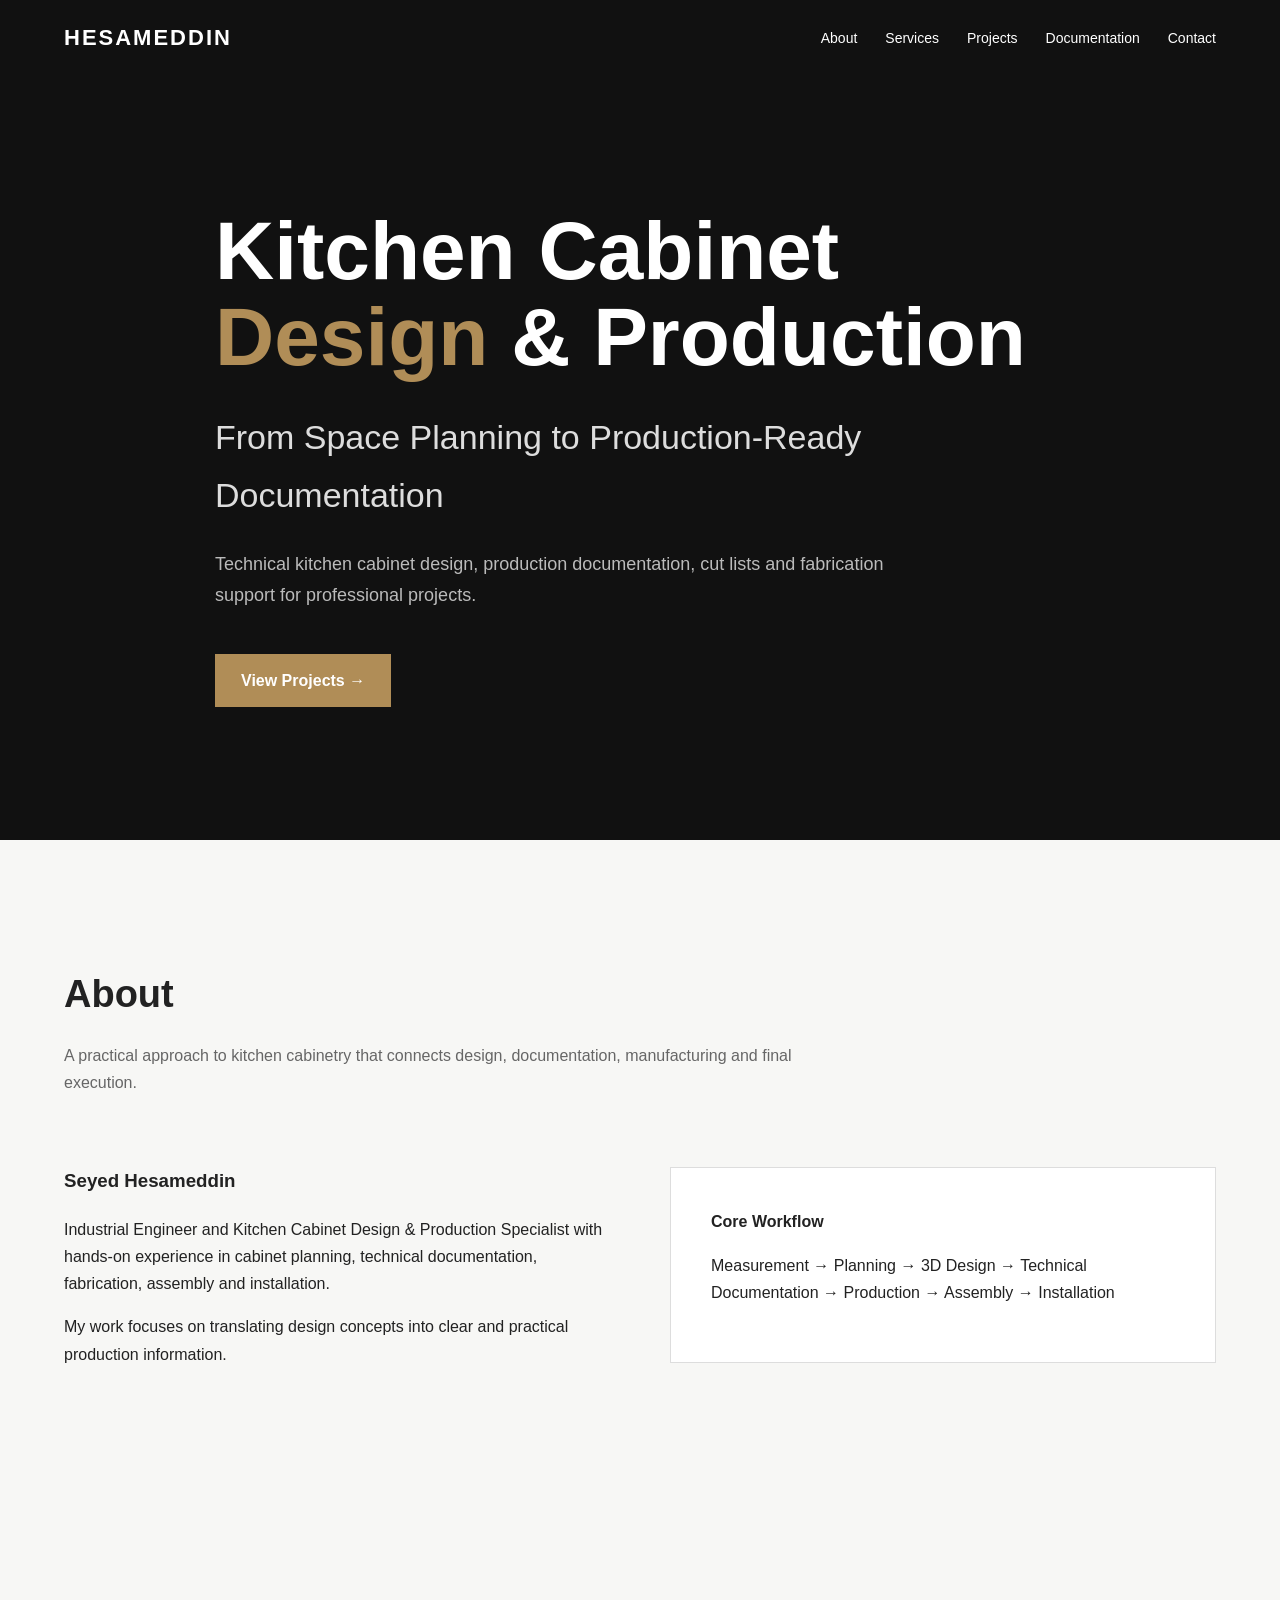
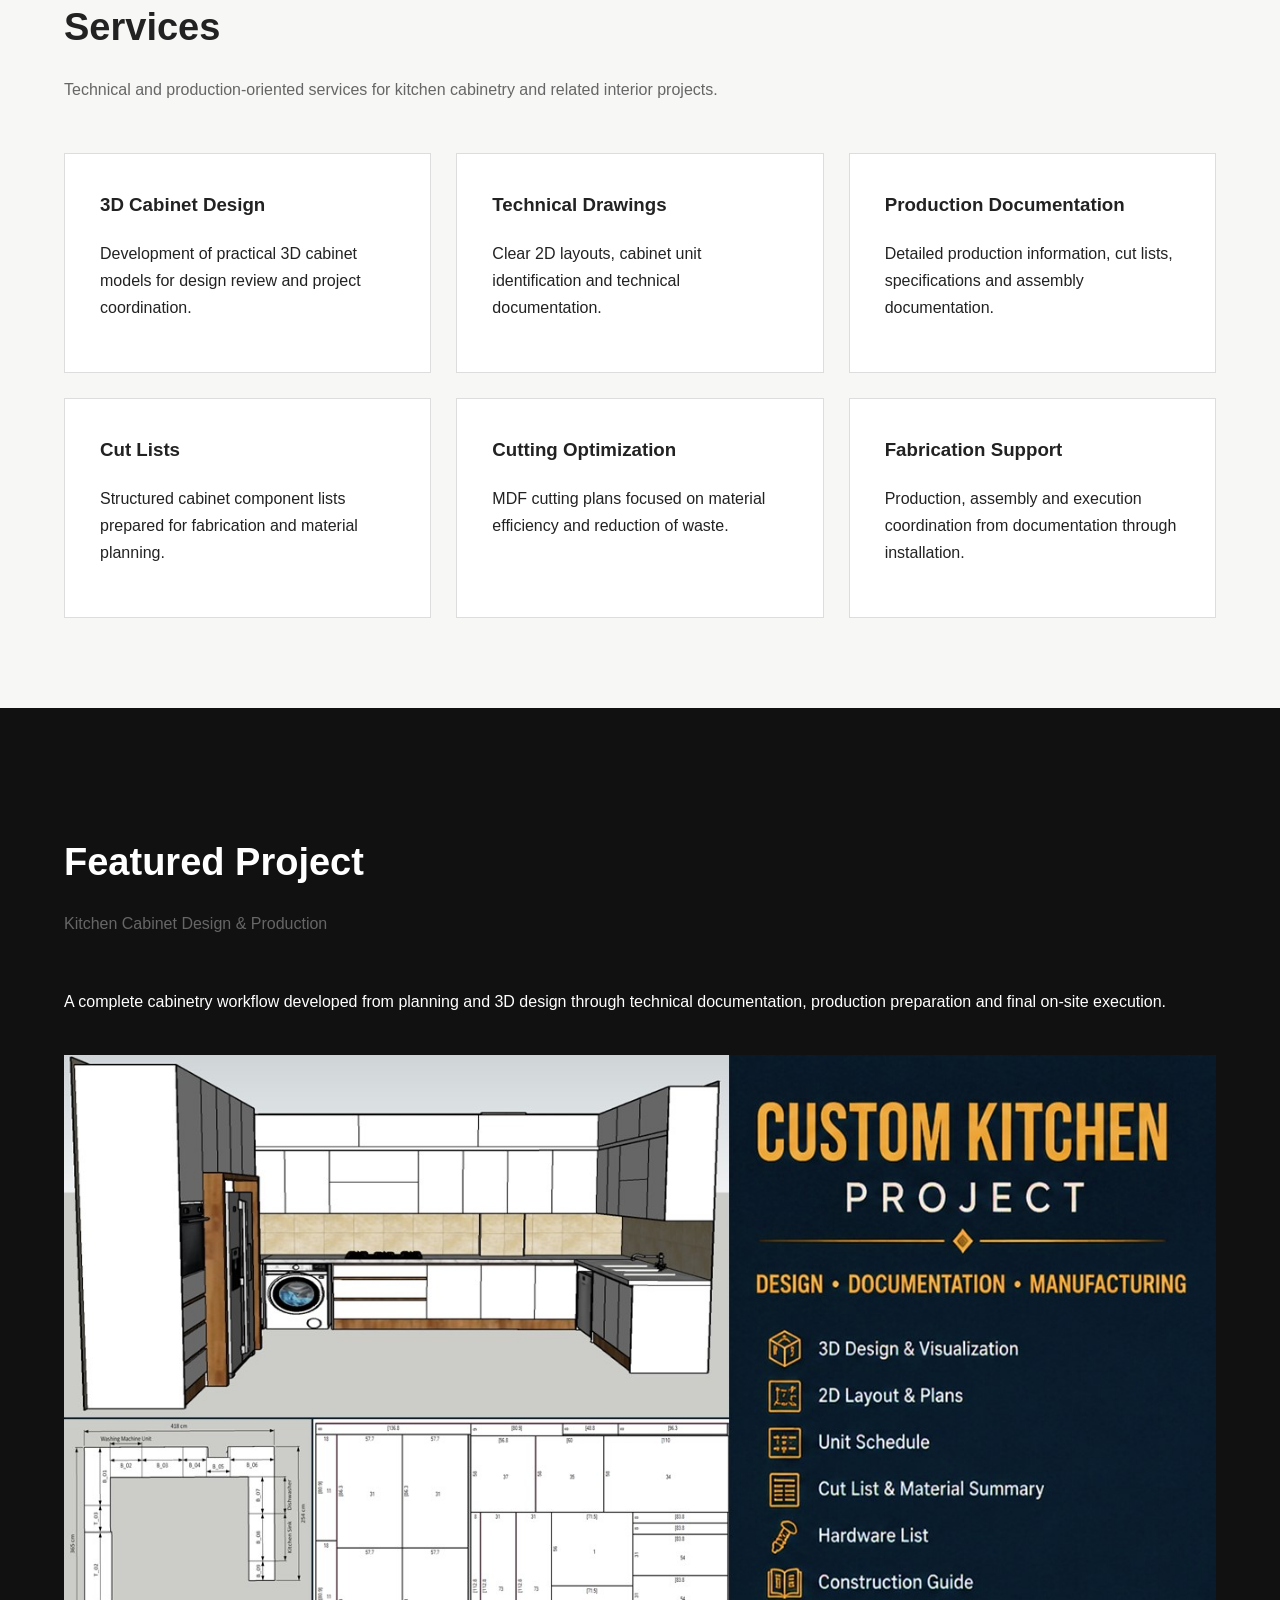
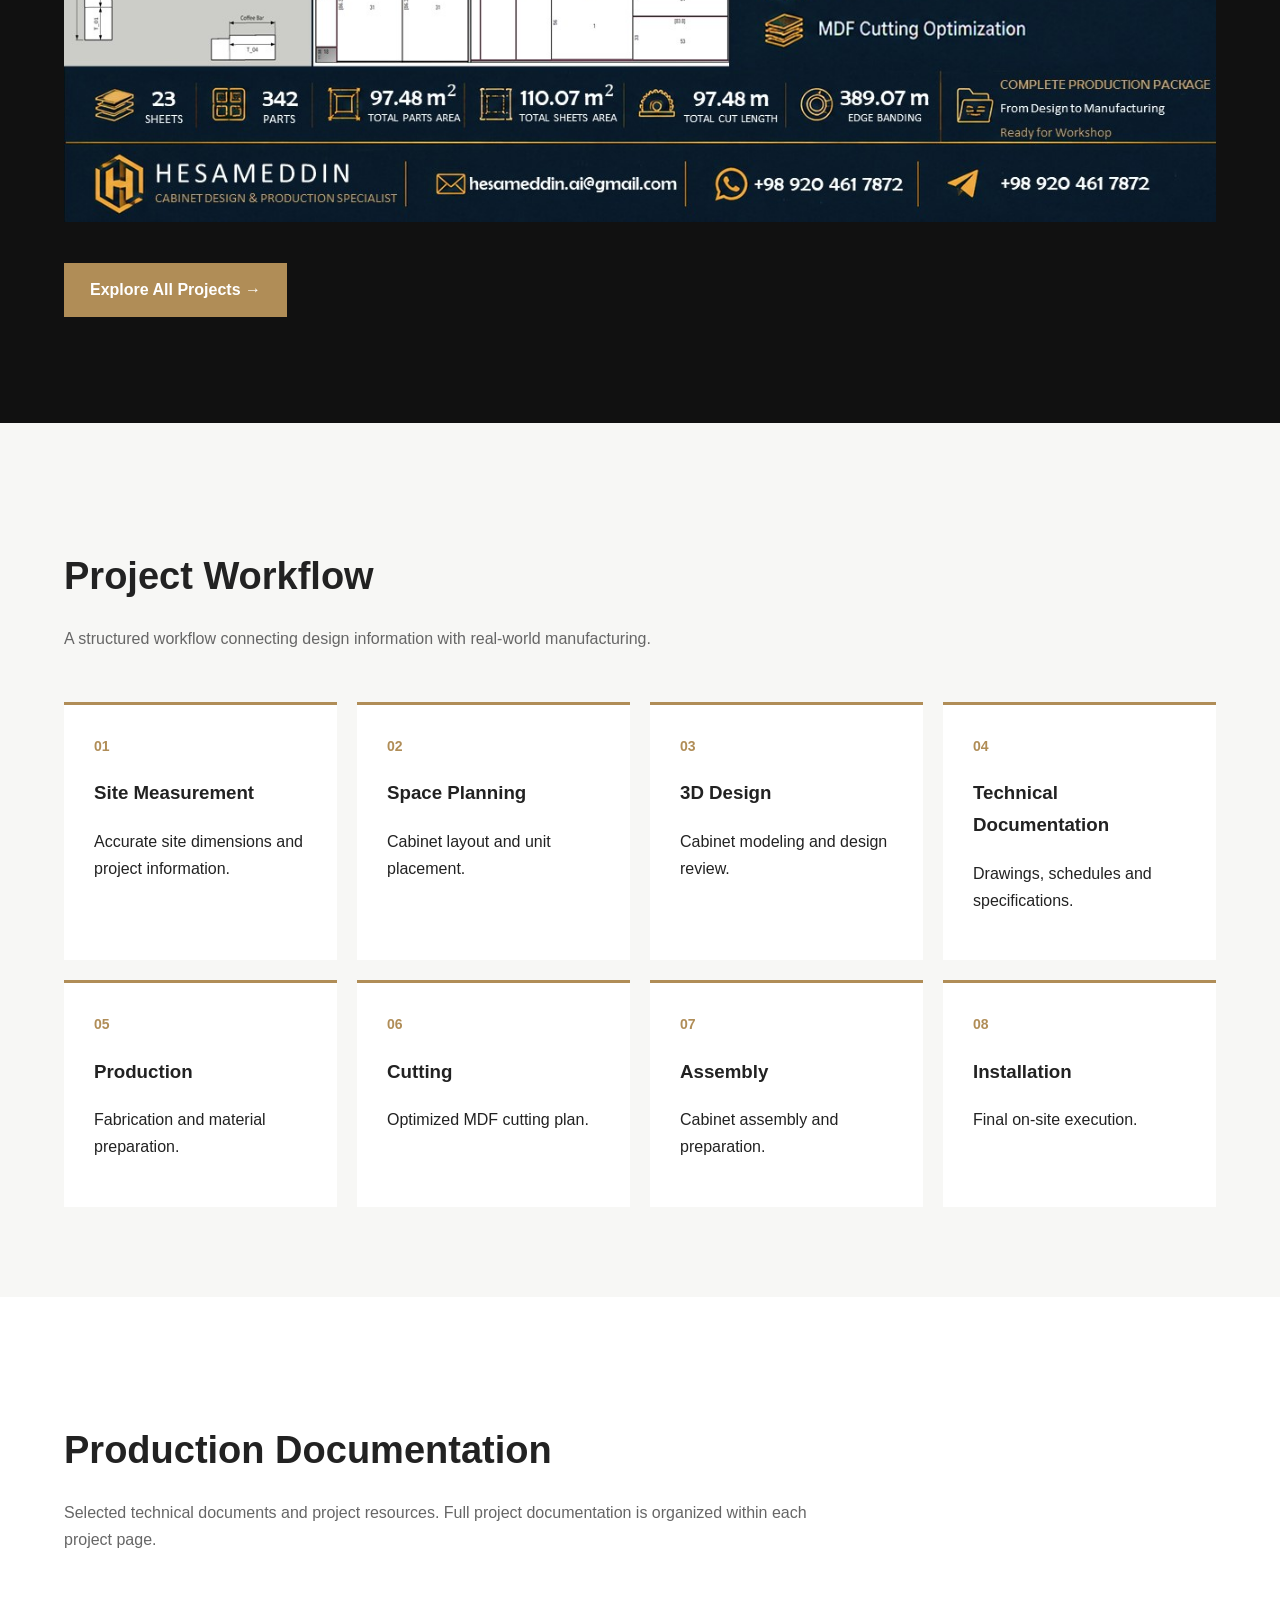
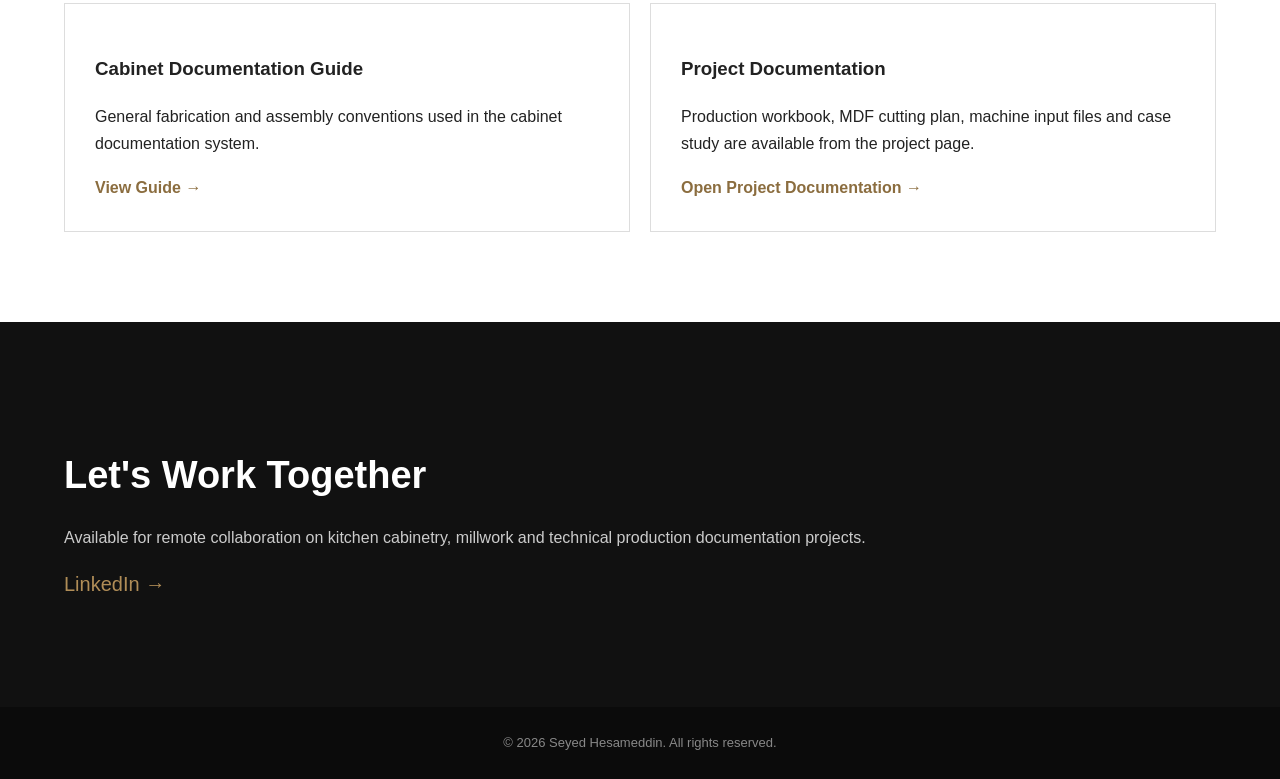
==== commit 7105ad3e: "Update index.html" ====
--- a/index.html
+++ b/index.html
@@ -388,7 +388,7 @@
         </p>
 
         <p>
-            <!-- Replace with your actual LinkedIn profile URL -->
+            <!-- www.linkedin.com/in/hesameddin-ebadi -->
             <a
                 class="contact-link"
                 href="https://www.linkedin.com/"
--- a/style.css
+++ b/style.css
@@ -1 +1,356 @@
-/* IMPORTANT: Copy your existing style.css into this file. The new HTML pages are designed to use it. */
+/* =========================
+   GLOBAL SETTINGS
+========================= */
+
+* {
+    box-sizing: border-box;
+}
+
+html {
+    scroll-behavior: smooth;
+}
+
+body {
+    margin: 0;
+    font-family: Arial, sans-serif;
+    background: #f7f7f5;
+    color: #222222;
+    line-height: 1.7;
+}
+
+a {
+    color: inherit;
+    text-decoration: none;
+}
+
+img {
+    max-width: 100%;
+    display: block;
+}
+
+/* =========================
+   CONTAINER
+========================= */
+
+.container {
+    width: 90%;
+    max-width: 1200px;
+    margin: 0 auto;
+}
+
+/* =========================
+   HEADER
+========================= */
+
+header {
+    background: #111111;
+    color: white;
+    position: sticky;
+    top: 0;
+    z-index: 1000;
+}
+
+.navbar {
+    min-height: 75px;
+    display: flex;
+    align-items: center;
+    justify-content: space-between;
+}
+
+.logo {
+    font-size: 22px;
+    font-weight: 700;
+    letter-spacing: 2px;
+}
+
+.nav-links {
+    display: flex;
+    gap: 28px;
+    list-style: none;
+    margin: 0;
+    padding: 0;
+}
+
+.nav-links a {
+    font-size: 14px;
+    color: #ffffff;
+    transition: 0.3s;
+}
+
+.nav-links a:hover {
+    color: #b08d57;
+}
+
+/* =========================
+   HERO
+========================= */
+
+.hero {
+    min-height: 85vh;
+    display: flex;
+    align-items: center;
+    background: #111111;
+    color: white;
+}
+
+.hero-content {
+    max-width: 850px;
+}
+
+.hero h1 {
+    font-size: clamp(42px, 7vw, 82px);
+    line-height: 1.05;
+    margin: 0 0 25px;
+}
+
+.hero h2 {
+    font-size: clamp(20px, 3vw, 34px);
+    font-weight: 400;
+    margin-bottom: 25px;
+    color: #dddddd;
+}
+
+.hero p {
+    max-width: 700px;
+    font-size: 18px;
+    color: #bbbbbb;
+}
+
+.accent {
+    color: #b08d57;
+}
+
+.button {
+    display: inline-block;
+    margin-top: 25px;
+    padding: 13px 26px;
+    background: #b08d57;
+    color: white;
+    font-weight: 600;
+    transition: 0.3s;
+}
+
+.button:hover {
+    background: #967545;
+}
+
+/* =========================
+   SECTIONS
+========================= */
+
+section {
+    padding: 90px 0;
+}
+
+.section-title {
+    font-size: 38px;
+    margin-bottom: 15px;
+}
+
+.section-intro {
+    max-width: 750px;
+    color: #666666;
+    margin-bottom: 50px;
+}
+
+/* =========================
+   ABOUT
+========================= */
+
+.about-grid {
+    display: grid;
+    grid-template-columns: 1fr 1fr;
+    gap: 60px;
+    align-items: center;
+}
+
+.about-box {
+    background: white;
+    padding: 40px;
+    border: 1px solid #dddddd;
+}
+
+/* =========================
+   SERVICES
+========================= */
+
+.services-grid {
+    display: grid;
+    grid-template-columns: repeat(3, 1fr);
+    gap: 25px;
+}
+
+.service-card {
+    background: white;
+    padding: 35px;
+    border: 1px solid #dddddd;
+    transition: 0.3s;
+}
+
+.service-card:hover {
+    transform: translateY(-5px);
+    border-color: #b08d57;
+}
+
+.service-card h3 {
+    margin-top: 0;
+}
+
+/* =========================
+   PROJECT
+========================= */
+
+.project-feature {
+    background: #111111;
+    color: white;
+}
+
+.project-image {
+    margin-top: 40px;
+}
+
+.project-image img {
+    width: 100%;
+}
+
+/* =========================
+   WORKFLOW
+========================= */
+
+.workflow-grid {
+    display: grid;
+    grid-template-columns: repeat(4, 1fr);
+    gap: 20px;
+}
+
+.workflow-step {
+    background: white;
+    padding: 30px;
+    border-top: 3px solid #b08d57;
+}
+
+.workflow-number {
+    font-size: 14px;
+    color: #b08d57;
+    font-weight: bold;
+}
+
+/* =========================
+   DOCUMENTATION
+========================= */
+
+.documentation {
+    background: white;
+}
+
+.document-list {
+    display: grid;
+    grid-template-columns: repeat(2, 1fr);
+    gap: 20px;
+}
+
+.document-card {
+    border: 1px solid #dddddd;
+    padding: 30px;
+}
+
+.document-card a {
+    color: #8b6d3f;
+    font-weight: 600;
+}
+
+/* =========================
+   EXECUTION
+========================= */
+
+.execution-grid {
+    display: grid;
+    grid-template-columns: repeat(3, 1fr);
+    gap: 20px;
+}
+
+.execution-grid img {
+    width: 100%;
+    height: 280px;
+    object-fit: cover;
+}
+
+/* =========================
+   CONTACT
+========================= */
+
+.contact {
+    background: #111111;
+    color: white;
+}
+
+.contact p {
+    color: #cccccc;
+}
+
+.contact-link {
+    color: #b08d57;
+    font-size: 20px;
+}
+
+/* =========================
+   FOOTER
+========================= */
+
+footer {
+    background: #0b0b0b;
+    color: #888888;
+    text-align: center;
+    padding: 25px;
+    font-size: 13px;
+}
+
+/* =========================
+   MOBILE
+========================= */
+
+@media (max-width: 900px) {
+
+    .services-grid,
+    .workflow-grid {
+        grid-template-columns: 1fr 1fr;
+    }
+
+    .about-grid {
+        grid-template-columns: 1fr;
+    }
+
+    .execution-grid {
+        grid-template-columns: 1fr 1fr;
+    }
+}
+
+@media (max-width: 600px) {
+
+    .nav-links {
+        display: none;
+    }
+
+    section {
+        padding: 65px 0;
+    }
+
+    .services-grid,
+    .workflow-grid,
+    .document-list,
+    .execution-grid {
+        grid-template-columns: 1fr;
+    }
+
+    .hero {
+        min-height: 75vh;
+    }
+
+    .hero h1 {
+        font-size: 48px;
+    }
+
+    .hero p {
+        font-size: 16px;
+    }
+}
